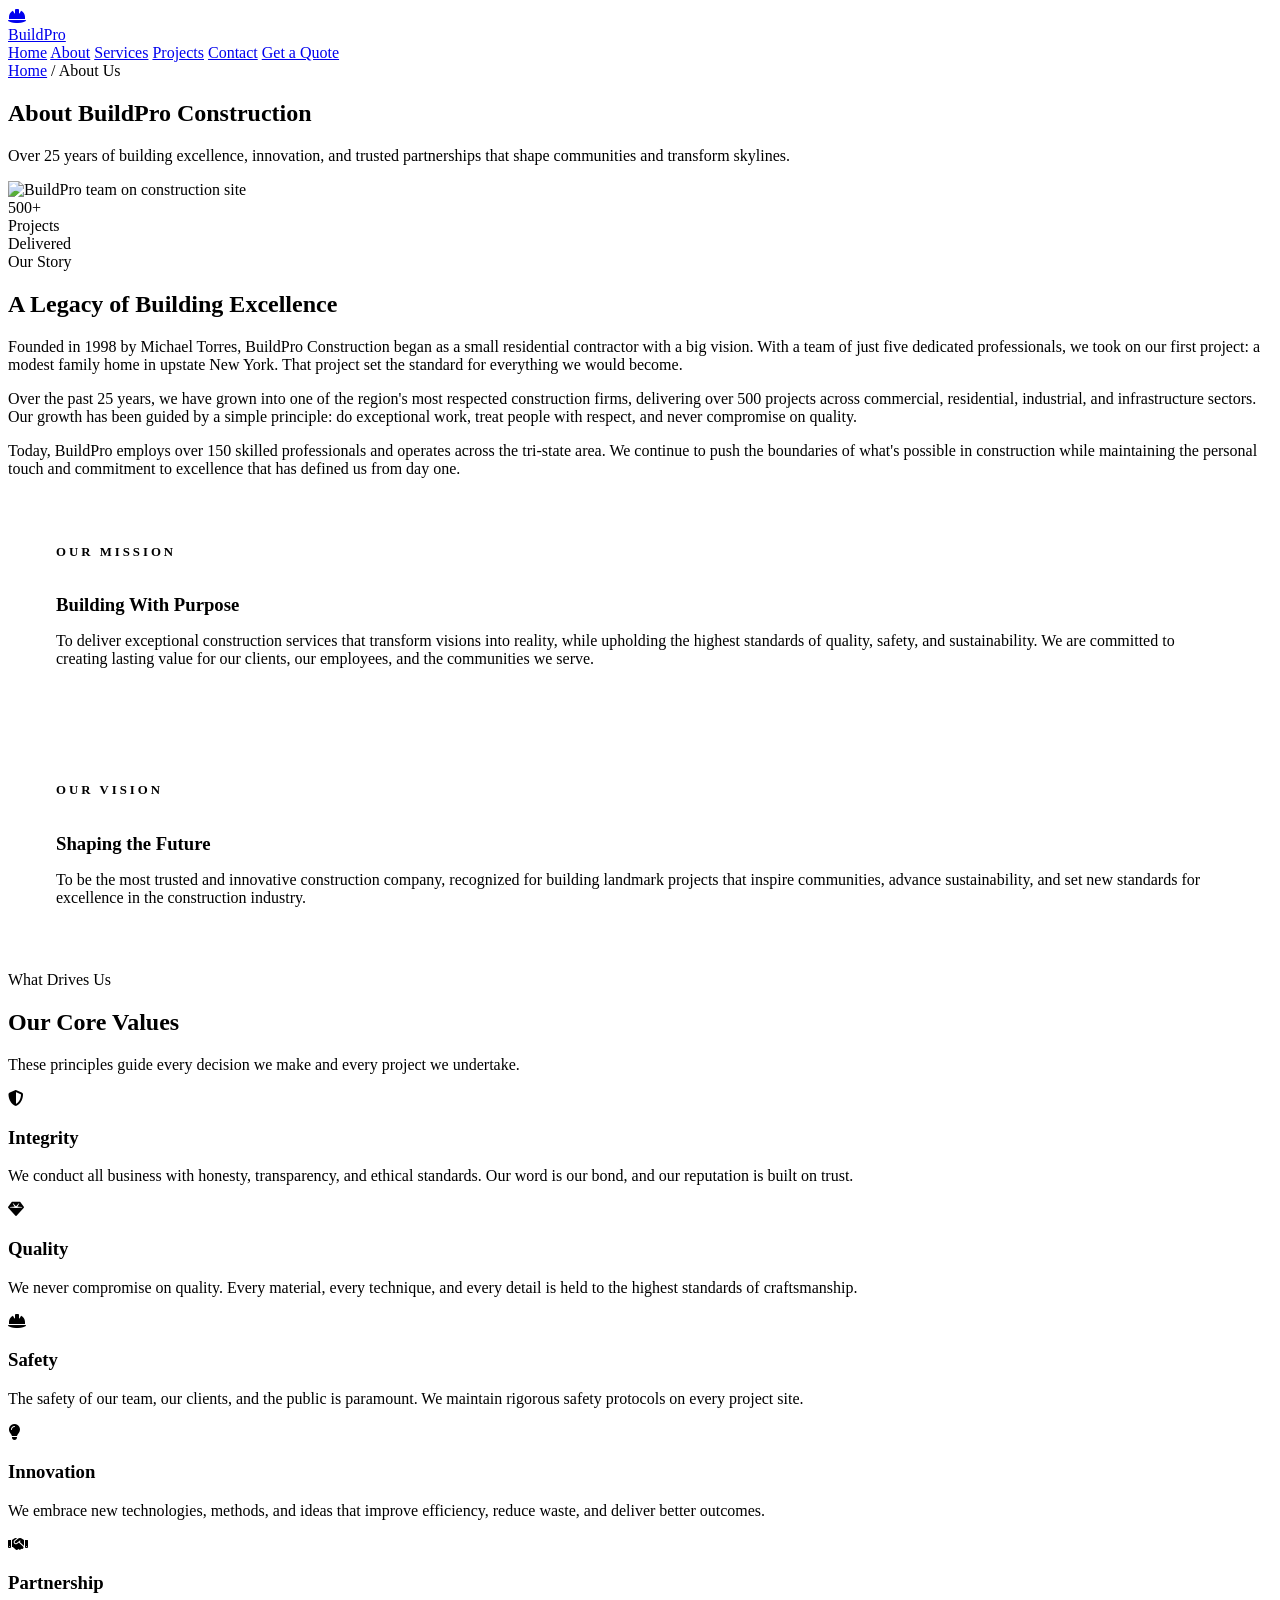
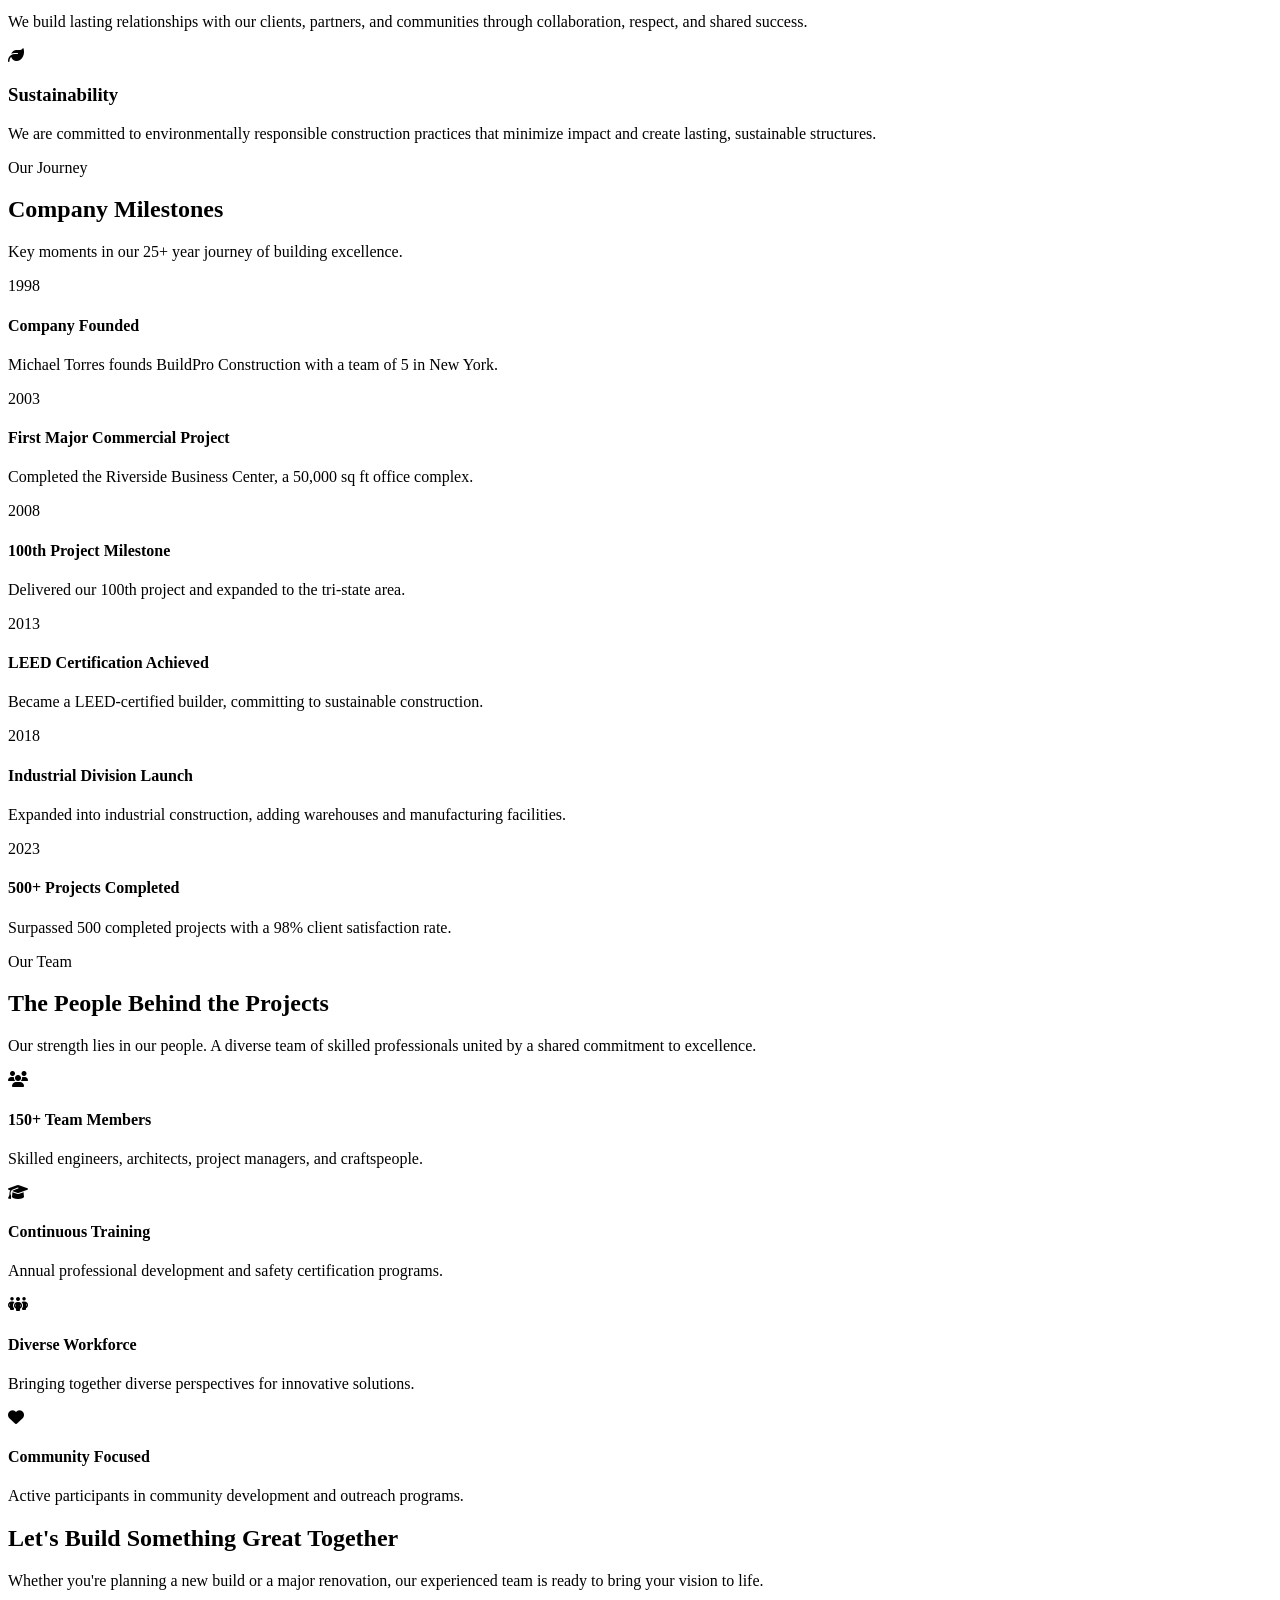
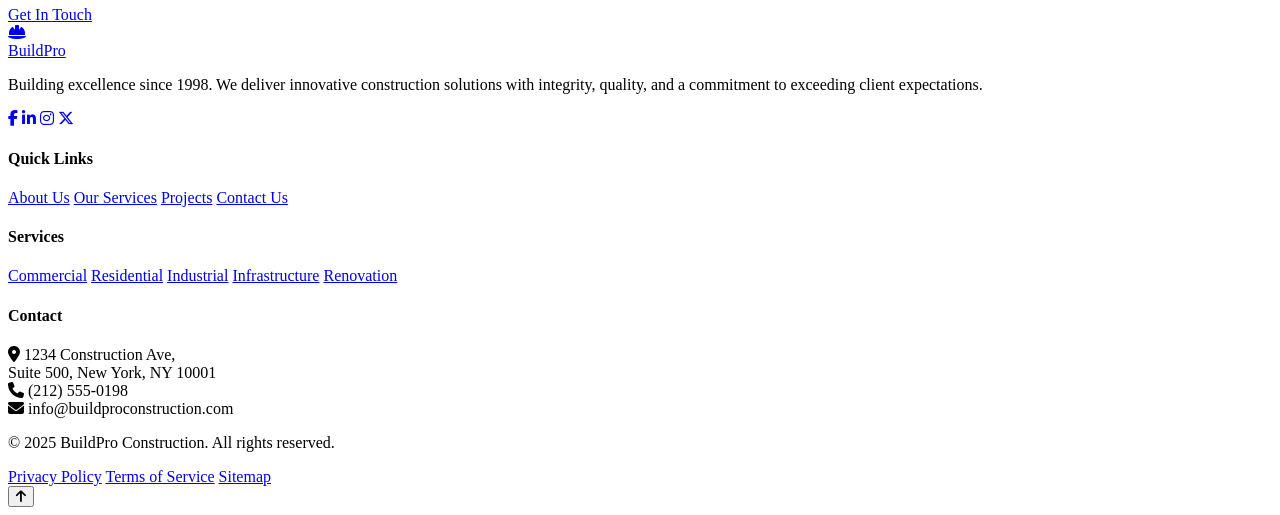
==== about.html @ 0a767611 "Create about.html" ====
<!DOCTYPE html>
<html lang="en">
<head>
    <meta charset="UTF-8">
    <meta name="viewport" content="width=device-width, initial-scale=1.0">
    <title>About Us | BuildPro Construction</title>
    <meta name="description" content="Learn about BuildPro Construction's history, mission, values, and the team behind 25+ years of construction excellence.">
    <link rel="preconnect" href="https://fonts.googleapis.com">
    <link rel="preconnect" href="https://fonts.gstatic.com" crossorigin>
    <link href="https://fonts.googleapis.com/css2?family=Inter:wght@400;600;700;800;900&family=Source+Serif+4:ital,wght@0,400;0,600;1,400&display=swap" rel="stylesheet">
    <link rel="stylesheet" href="https://cdnjs.cloudflare.com/ajax/libs/font-awesome/6.5.1/css/all.min.css">
    <link rel="stylesheet" href="css/styles.css">
</head>
<body>

    <!-- Header -->
    <header class="header scrolled" id="header">
        <div class="container">
            <a href="index.html" class="logo">
                <div class="logo-icon"><i class="fas fa-hard-hat"></i></div>
                BuildPro
            </a>
            <nav class="nav-links" id="navLinks">
                <a href="index.html">Home</a>
                <a href="about.html" class="active">About</a>
                <a href="services.html">Services</a>
                <a href="projects.html">Projects</a>
                <a href="contact.html">Contact</a>
                <a href="contact.html" class="nav-cta">Get a Quote</a>
            </nav>
            <div class="hamburger" id="hamburger">
                <span></span>
                <span></span>
                <span></span>
            </div>
        </div>
    </header>

    <!-- Page Hero -->
    <section class="page-hero">
        <div class="page-hero-bg" style="background-image: url('https://images.unsplash.com/photo-1503387762-592deb58ef4e?w=1920&q=80');"></div>
        <div class="container">
            <div class="breadcrumb">
                <a href="index.html">Home</a>
                <span>/</span>
                <span>About Us</span>
            </div>
            <h1>About BuildPro Construction</h1>
            <p>Over 25 years of building excellence, innovation, and trusted partnerships that shape communities and transform skylines.</p>
        </div>
    </section>

    <!-- Mission & Vision -->
    <section class="section about-full">
        <div class="container">
            <div class="about-mission-grid">
                <div class="fade-in-left">
                    <div class="about-image">
                        <img src="https://images.unsplash.com/photo-1581094794329-c8112a89af12?w=700&q=80" alt="BuildPro team on construction site">
                        <div class="about-badge">
                            <div class="number">500+</div>
                            <div class="text">Projects<br>Delivered</div>
                        </div>
                    </div>
                </div>
                <div class="about-content fade-in-right">
                    <span class="label">Our Story</span>
                    <h2>A Legacy of Building Excellence</h2>
                    <p>Founded in 1998 by Michael Torres, BuildPro Construction began as a small residential contractor with a big vision. With a team of just five dedicated professionals, we took on our first project: a modest family home in upstate New York. That project set the standard for everything we would become.</p>
                    <p>Over the past 25 years, we have grown into one of the region's most respected construction firms, delivering over 500 projects across commercial, residential, industrial, and infrastructure sectors. Our growth has been guided by a simple principle: do exceptional work, treat people with respect, and never compromise on quality.</p>
                    <p>Today, BuildPro employs over 150 skilled professionals and operates across the tri-state area. We continue to push the boundaries of what's possible in construction while maintaining the personal touch and commitment to excellence that has defined us from day one.</p>
                </div>
            </div>
        </div>
    </section>

    <!-- Mission & Vision Cards -->
    <section class="section" style="background: var(--gray-100);">
        <div class="container">
            <div class="about-mission-grid">
                <div class="fade-in-left" style="background: var(--white); padding: 3rem; border-radius: var(--radius-lg); box-shadow: var(--shadow-sm);">
                    <span class="label" style="display:inline-block; font-family:var(--font-sans); font-size:0.8rem; font-weight:700; letter-spacing:3px; text-transform:uppercase; color:var(--secondary); margin-bottom:1rem;">Our Mission</span>
                    <h3 style="margin-bottom:1rem;">Building With Purpose</h3>
                    <p style="color: var(--gray-600);">To deliver exceptional construction services that transform visions into reality, while upholding the highest standards of quality, safety, and sustainability. We are committed to creating lasting value for our clients, our employees, and the communities we serve.</p>
                </div>
                <div class="fade-in-right" style="background: var(--white); padding: 3rem; border-radius: var(--radius-lg); box-shadow: var(--shadow-sm);">
                    <span class="label" style="display:inline-block; font-family:var(--font-sans); font-size:0.8rem; font-weight:700; letter-spacing:3px; text-transform:uppercase; color:var(--secondary); margin-bottom:1rem;">Our Vision</span>
                    <h3 style="margin-bottom:1rem;">Shaping the Future</h3>
                    <p style="color: var(--gray-600);">To be the most trusted and innovative construction company, recognized for building landmark projects that inspire communities, advance sustainability, and set new standards for excellence in the construction industry.</p>
                </div>
            </div>
        </div>
    </section>

    <!-- Core Values -->
    <section class="section">
        <div class="container">
            <div class="section-header fade-in">
                <span class="label">What Drives Us</span>
                <h2>Our Core Values</h2>
                <p>These principles guide every decision we make and every project we undertake.</p>
            </div>
            <div class="values-grid">
                <div class="value-card fade-in">
                    <div class="value-icon"><i class="fas fa-shield-halved"></i></div>
                    <h3>Integrity</h3>
                    <p>We conduct all business with honesty, transparency, and ethical standards. Our word is our bond, and our reputation is built on trust.</p>
                </div>
                <div class="value-card fade-in">
                    <div class="value-icon"><i class="fas fa-gem"></i></div>
                    <h3>Quality</h3>
                    <p>We never compromise on quality. Every material, every technique, and every detail is held to the highest standards of craftsmanship.</p>
                </div>
                <div class="value-card fade-in">
                    <div class="value-icon"><i class="fas fa-helmet-safety"></i></div>
                    <h3>Safety</h3>
                    <p>The safety of our team, our clients, and the public is paramount. We maintain rigorous safety protocols on every project site.</p>
                </div>
                <div class="value-card fade-in">
                    <div class="value-icon"><i class="fas fa-lightbulb"></i></div>
                    <h3>Innovation</h3>
                    <p>We embrace new technologies, methods, and ideas that improve efficiency, reduce waste, and deliver better outcomes.</p>
                </div>
                <div class="value-card fade-in">
                    <div class="value-icon"><i class="fas fa-handshake"></i></div>
                    <h3>Partnership</h3>
                    <p>We build lasting relationships with our clients, partners, and communities through collaboration, respect, and shared success.</p>
                </div>
                <div class="value-card fade-in">
                    <div class="value-icon"><i class="fas fa-leaf"></i></div>
                    <h3>Sustainability</h3>
                    <p>We are committed to environmentally responsible construction practices that minimize impact and create lasting, sustainable structures.</p>
                </div>
            </div>
        </div>
    </section>

    <!-- Company Timeline -->
    <section class="section" style="background: var(--gray-100);">
        <div class="container">
            <div class="section-header fade-in">
                <span class="label">Our Journey</span>
                <h2>Company Milestones</h2>
                <p>Key moments in our 25+ year journey of building excellence.</p>
            </div>
            <div class="timeline">
                <div class="timeline-item fade-in">
                    <div class="timeline-content">
                        <div class="timeline-year">1998</div>
                        <h4>Company Founded</h4>
                        <p>Michael Torres founds BuildPro Construction with a team of 5 in New York.</p>
                    </div>
                </div>
                <div class="timeline-item fade-in">
                    <div class="timeline-content">
                        <div class="timeline-year">2003</div>
                        <h4>First Major Commercial Project</h4>
                        <p>Completed the Riverside Business Center, a 50,000 sq ft office complex.</p>
                    </div>
                </div>
                <div class="timeline-item fade-in">
                    <div class="timeline-content">
                        <div class="timeline-year">2008</div>
                        <h4>100th Project Milestone</h4>
                        <p>Delivered our 100th project and expanded to the tri-state area.</p>
                    </div>
                </div>
                <div class="timeline-item fade-in">
                    <div class="timeline-content">
                        <div class="timeline-year">2013</div>
                        <h4>LEED Certification Achieved</h4>
                        <p>Became a LEED-certified builder, committing to sustainable construction.</p>
                    </div>
                </div>
                <div class="timeline-item fade-in">
                    <div class="timeline-content">
                        <div class="timeline-year">2018</div>
                        <h4>Industrial Division Launch</h4>
                        <p>Expanded into industrial construction, adding warehouses and manufacturing facilities.</p>
                    </div>
                </div>
                <div class="timeline-item fade-in">
                    <div class="timeline-content">
                        <div class="timeline-year">2023</div>
                        <h4>500+ Projects Completed</h4>
                        <p>Surpassed 500 completed projects with a 98% client satisfaction rate.</p>
                    </div>
                </div>
            </div>
        </div>
    </section>

    <!-- Team Stats -->
    <section class="section">
        <div class="container">
            <div class="section-header fade-in">
                <span class="label">Our Team</span>
                <h2>The People Behind the Projects</h2>
                <p>Our strength lies in our people. A diverse team of skilled professionals united by a shared commitment to excellence.</p>
            </div>
            <div class="awards-grid">
                <div class="award-card fade-in">
                    <div class="award-icon"><i class="fas fa-users"></i></div>
                    <h4>150+ Team Members</h4>
                    <p>Skilled engineers, architects, project managers, and craftspeople.</p>
                </div>
                <div class="award-card fade-in">
                    <div class="award-icon"><i class="fas fa-graduation-cap"></i></div>
                    <h4>Continuous Training</h4>
                    <p>Annual professional development and safety certification programs.</p>
                </div>
                <div class="award-card fade-in">
                    <div class="award-icon"><i class="fas fa-people-group"></i></div>
                    <h4>Diverse Workforce</h4>
                    <p>Bringing together diverse perspectives for innovative solutions.</p>
                </div>
                <div class="award-card fade-in">
                    <div class="award-icon"><i class="fas fa-heart"></i></div>
                    <h4>Community Focused</h4>
                    <p>Active participants in community development and outreach programs.</p>
                </div>
            </div>
        </div>
    </section>

    <!-- CTA -->
    <section class="cta-banner">
        <div class="container">
            <h2>Let's Build Something Great Together</h2>
            <p>Whether you're planning a new build or a major renovation, our experienced team is ready to bring your vision to life.</p>
            <a href="contact.html" class="btn btn-primary btn-arrow">Get In Touch</a>
        </div>
    </section>

    <!-- Footer -->
    <footer class="footer">
        <div class="container">
            <div class="footer-grid">
                <div class="footer-brand">
                    <a href="index.html" class="logo">
                        <div class="logo-icon"><i class="fas fa-hard-hat"></i></div>
                        BuildPro
                    </a>
                    <p>Building excellence since 1998. We deliver innovative construction solutions with integrity, quality, and a commitment to exceeding client expectations.</p>
                    <div class="contact-socials">
                        <a href="#" class="contact-social-link" aria-label="Facebook"><i class="fab fa-facebook-f"></i></a>
                        <a href="#" class="contact-social-link" aria-label="LinkedIn"><i class="fab fa-linkedin-in"></i></a>
                        <a href="#" class="contact-social-link" aria-label="Instagram"><i class="fab fa-instagram"></i></a>
                        <a href="#" class="contact-social-link" aria-label="Twitter"><i class="fab fa-x-twitter"></i></a>
                    </div>
                </div>
                <div class="footer-column">
                    <h4>Quick Links</h4>
                    <div class="footer-links">
                        <a href="about.html">About Us</a>
                        <a href="services.html">Our Services</a>
                        <a href="projects.html">Projects</a>
                        <a href="contact.html">Contact Us</a>
                    </div>
                </div>
                <div class="footer-column">
                    <h4>Services</h4>
                    <div class="footer-links">
                        <a href="services.html">Commercial</a>
                        <a href="services.html">Residential</a>
                        <a href="services.html">Industrial</a>
                        <a href="services.html">Infrastructure</a>
                        <a href="services.html">Renovation</a>
                    </div>
                </div>
                <div class="footer-column">
                    <h4>Contact</h4>
                    <div class="footer-contact-item">
                        <span class="icon"><i class="fas fa-location-dot"></i></span>
                        <span>1234 Construction Ave,<br>Suite 500, New York, NY 10001</span>
                    </div>
                    <div class="footer-contact-item">
                        <span class="icon"><i class="fas fa-phone"></i></span>
                        <span>(212) 555-0198</span>
                    </div>
                    <div class="footer-contact-item">
                        <span class="icon"><i class="fas fa-envelope"></i></span>
                        <span>info@buildproconstruction.com</span>
                    </div>
                </div>
            </div>
        </div>
        <div class="footer-bottom">
            <div class="container">
                <p>&copy; 2025 BuildPro Construction. All rights reserved.</p>
                <div class="footer-bottom-links">
                    <a href="#">Privacy Policy</a>
                    <a href="#">Terms of Service</a>
                    <a href="#">Sitemap</a>
                </div>
            </div>
        </div>
    </footer>

    <button class="back-to-top" id="backToTop" aria-label="Back to top">
        <i class="fas fa-arrow-up"></i>
    </button>

    <script src="js/main.js"></script>
</body>
</html>
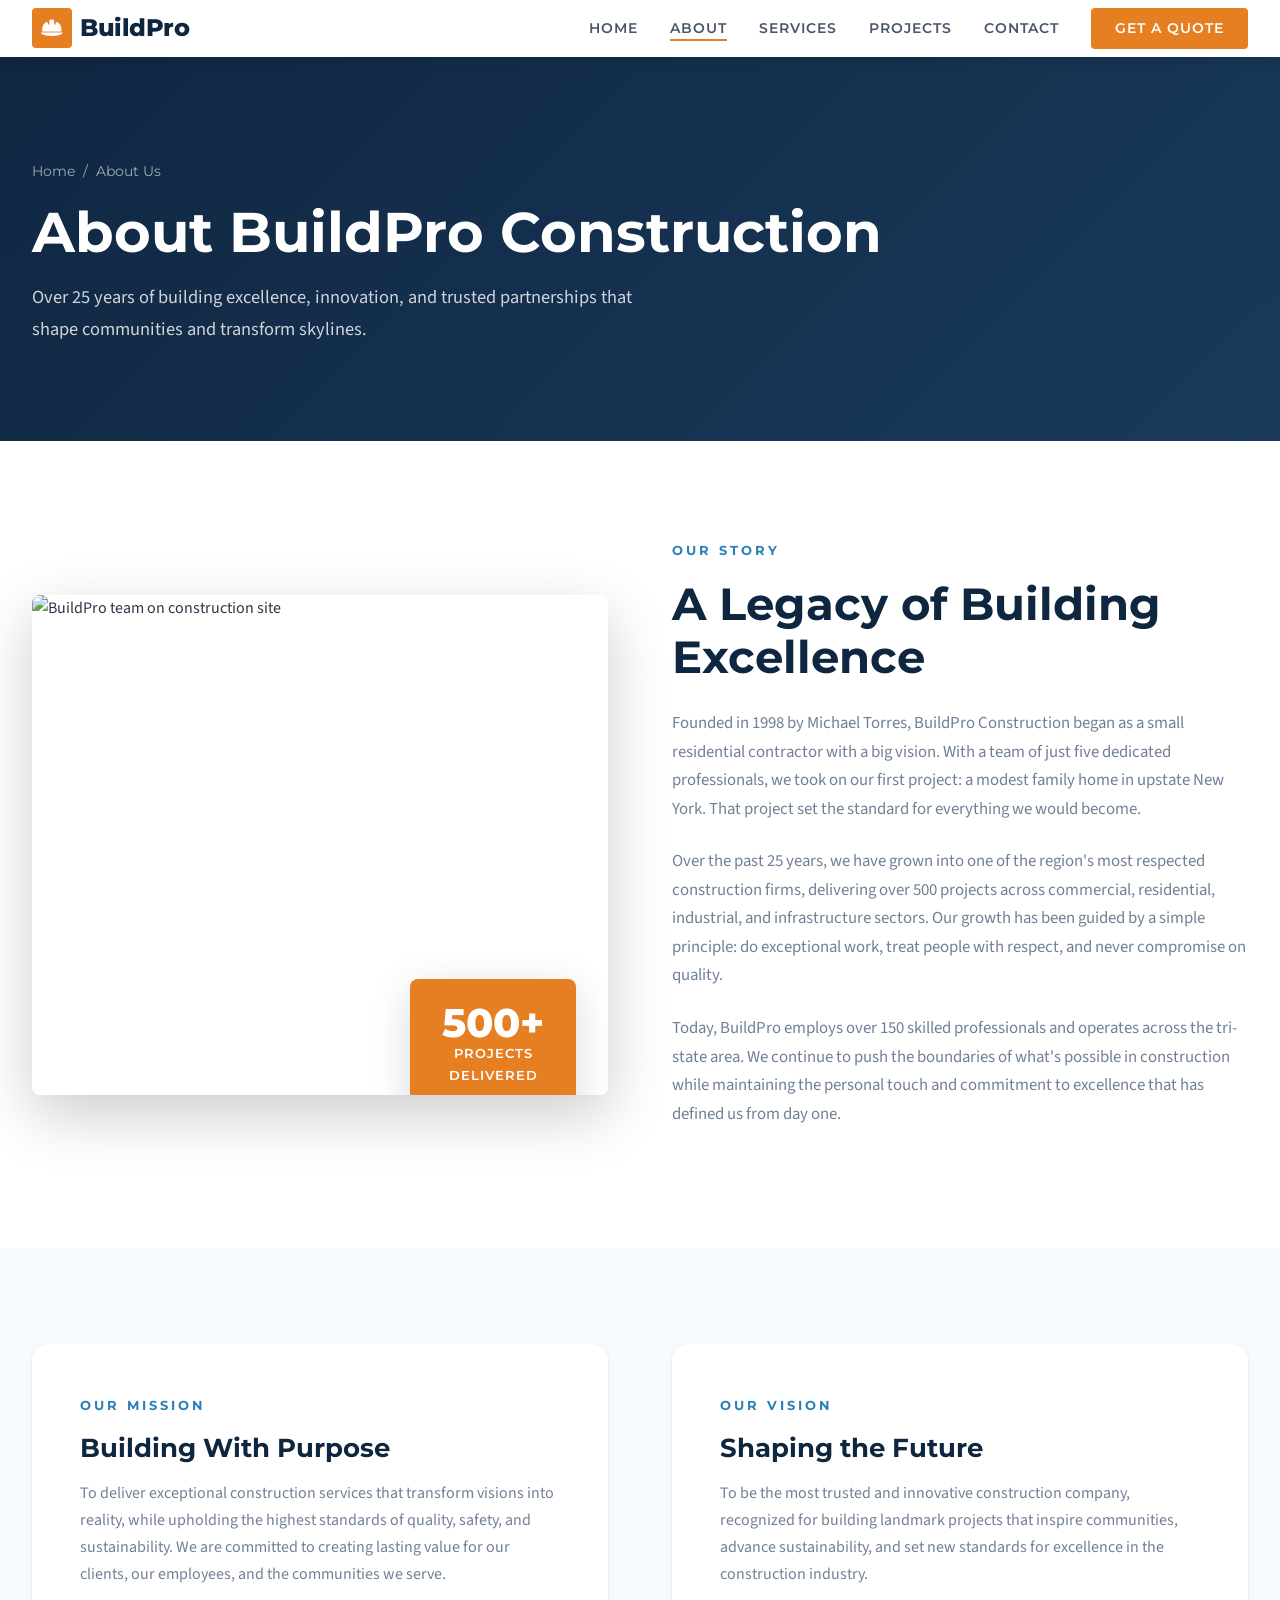
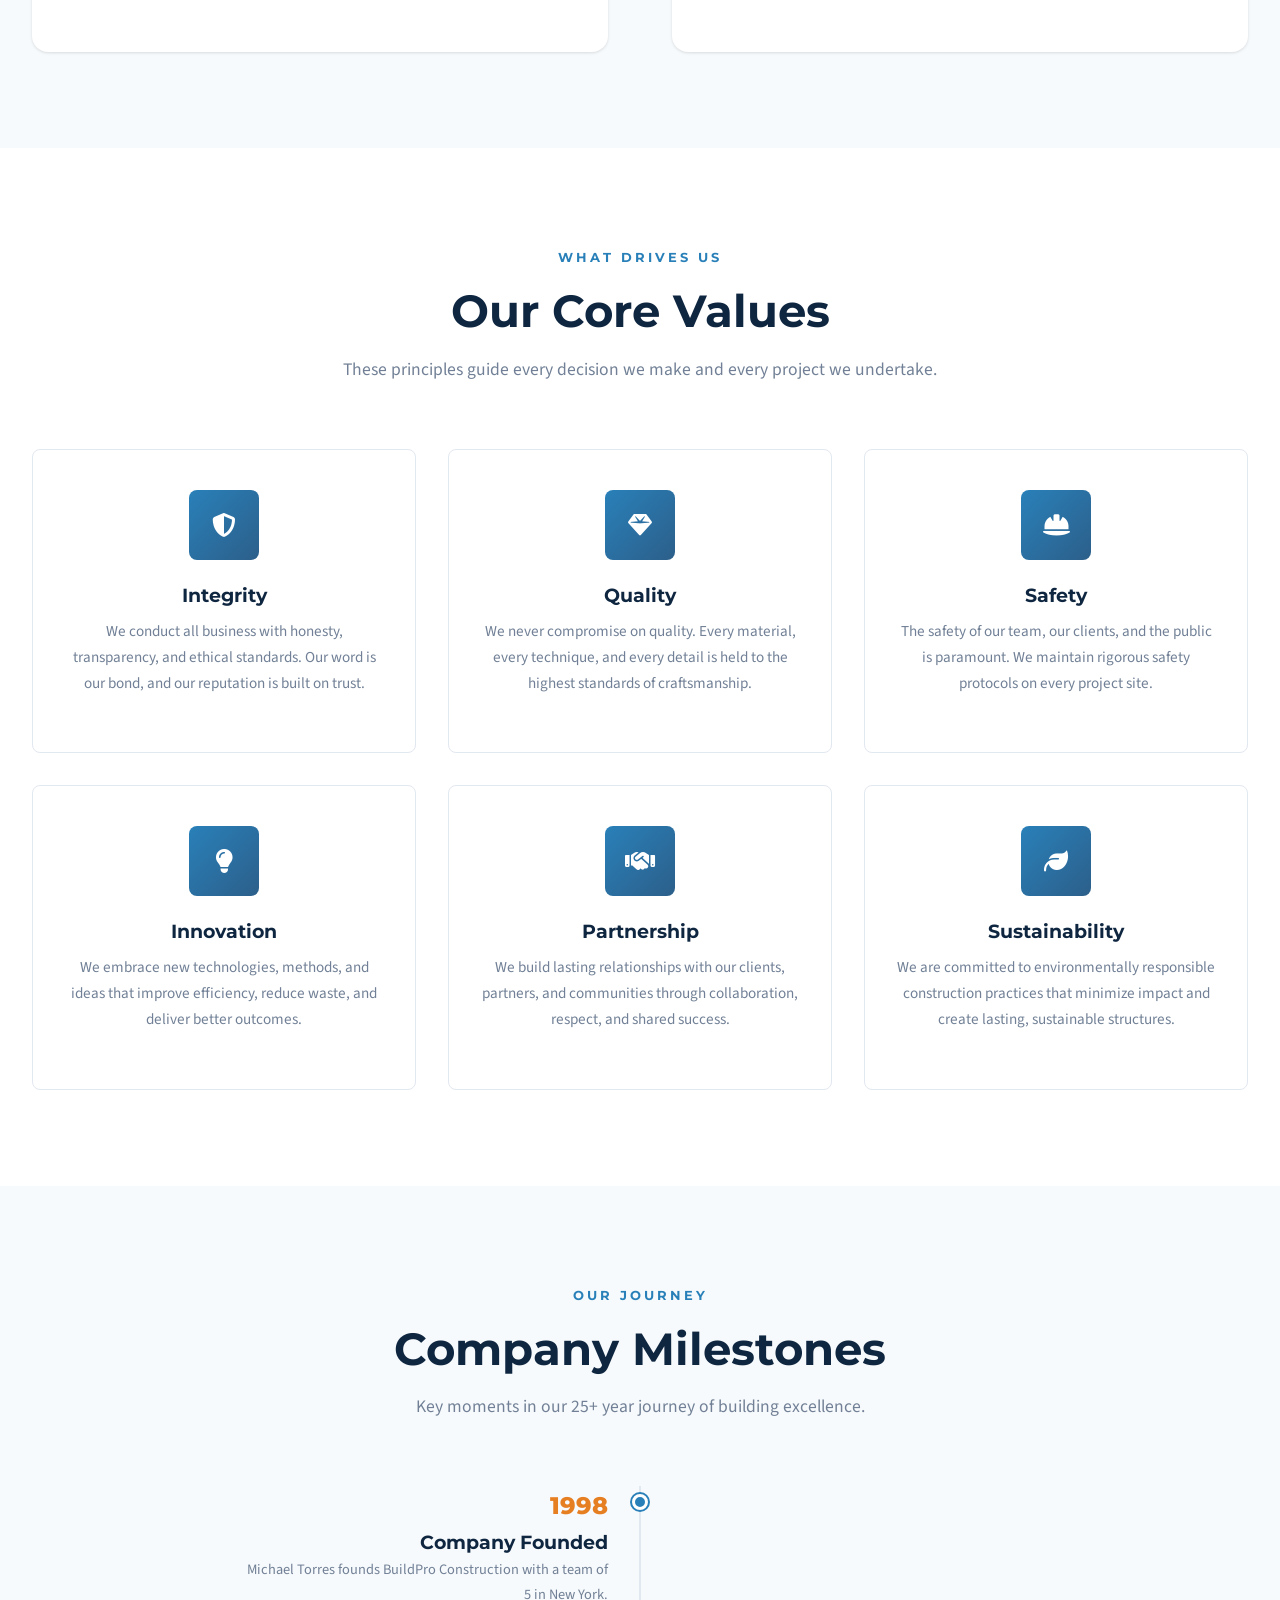
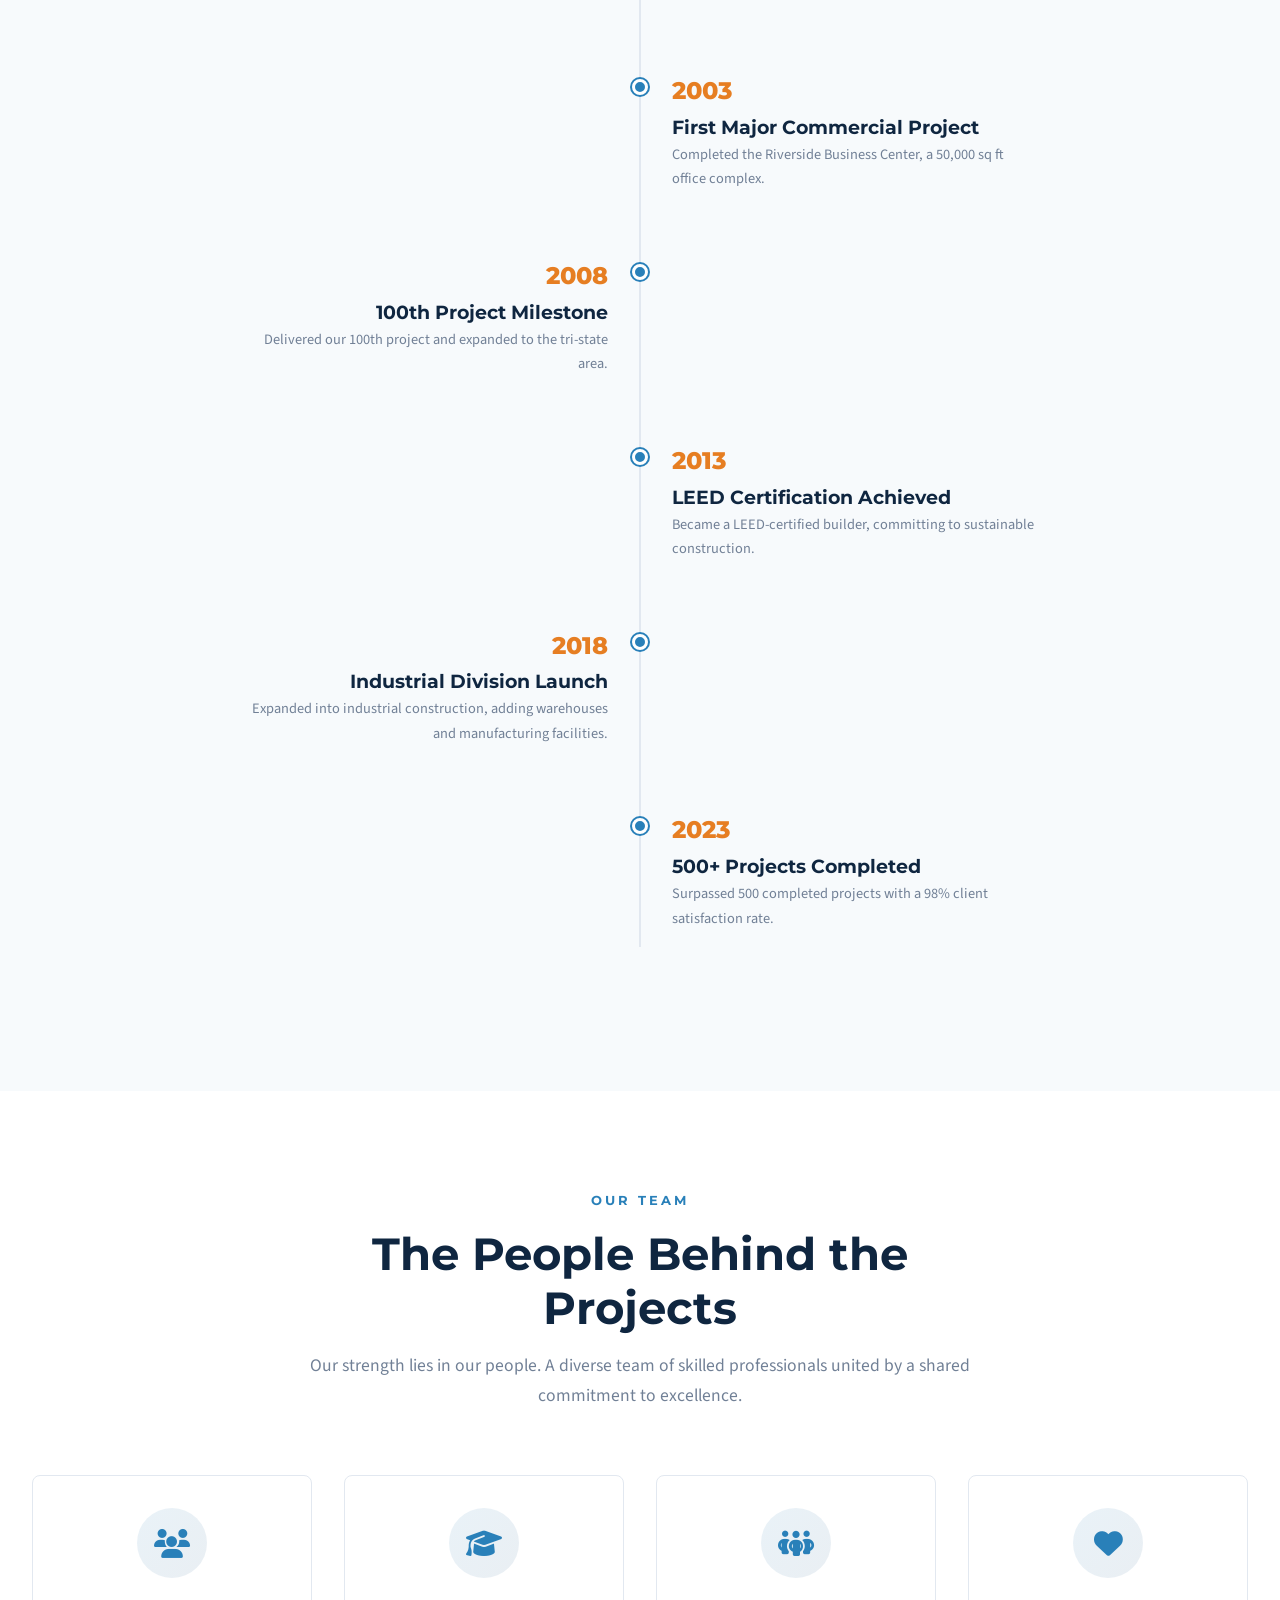
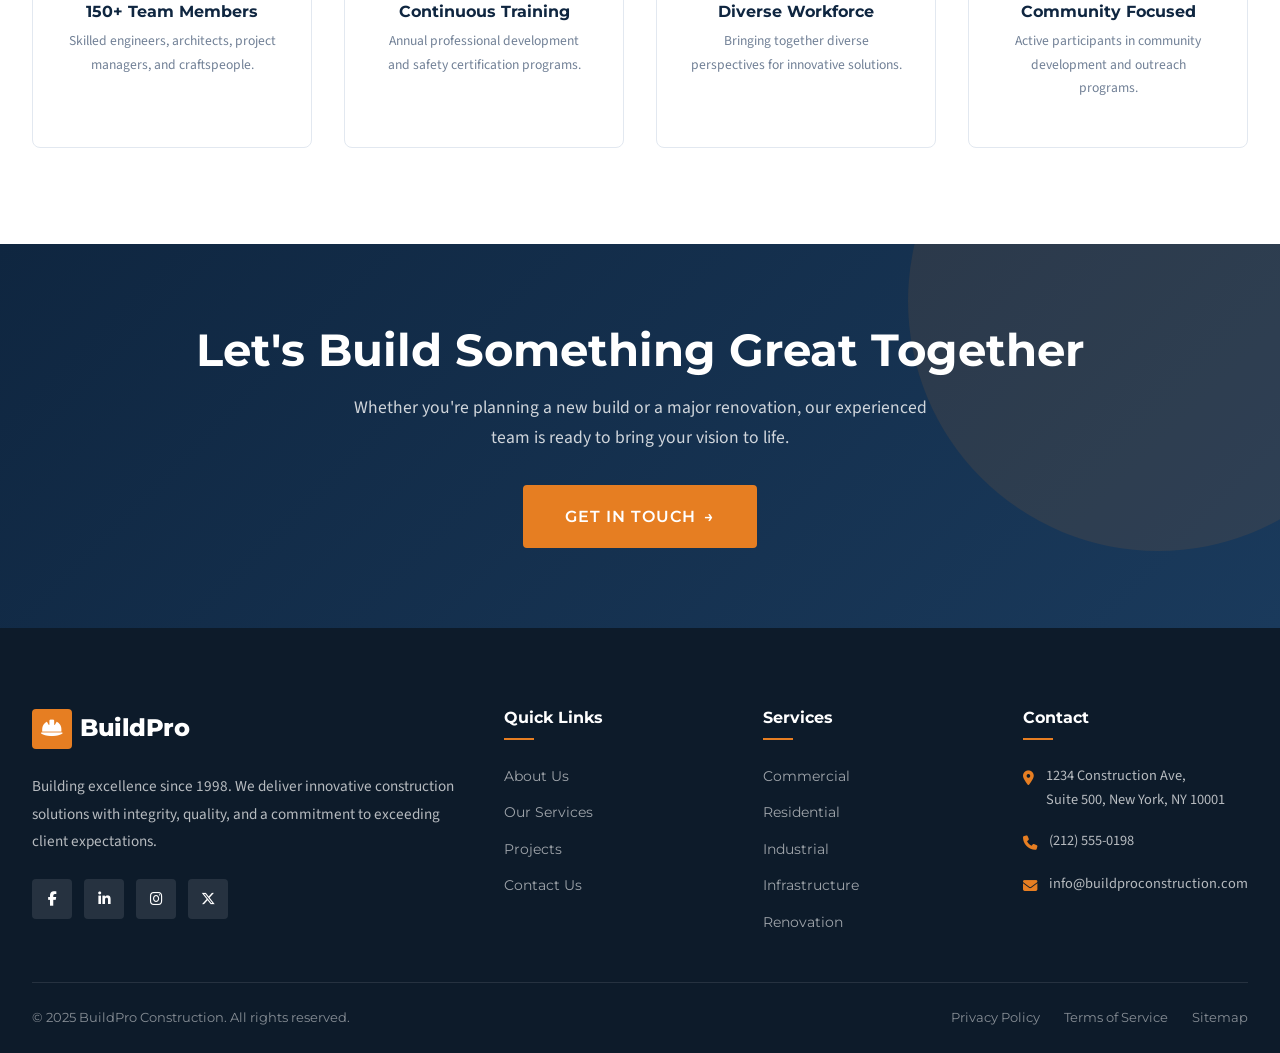
==== commit dccb95e8: "recent changes" ====
--- a/about.html
+++ b/about.html
@@ -1,306 +1,469 @@
-<!DOCTYPE html>
+<!doctype html>
 <html lang="en">
-<head>
-    <meta charset="UTF-8">
-    <meta name="viewport" content="width=device-width, initial-scale=1.0">
+  <head>
+    <meta charset="UTF-8" />
+    <meta name="viewport" content="width=device-width, initial-scale=1.0" />
     <title>About Us | BuildPro Construction</title>
-    <meta name="description" content="Learn about BuildPro Construction's history, mission, values, and the team behind 25+ years of construction excellence.">
-    <link rel="preconnect" href="https://fonts.googleapis.com">
-    <link rel="preconnect" href="https://fonts.gstatic.com" crossorigin>
-    <link href="https://fonts.googleapis.com/css2?family=Inter:wght@400;600;700;800;900&family=Source+Serif+4:ital,wght@0,400;0,600;1,400&display=swap" rel="stylesheet">
-    <link rel="stylesheet" href="https://cdnjs.cloudflare.com/ajax/libs/font-awesome/6.5.1/css/all.min.css">
-    <link rel="stylesheet" href="css/styles.css">
-</head>
-<body>
-
+    <meta
+      name="description"
+      content="Learn about BuildPro Construction's history, mission, values, and the team behind 25+ years of construction excellence."
+    />
+    <link rel="preconnect" href="https://fonts.googleapis.com" />
+    <link rel="preconnect" href="https://fonts.gstatic.com" crossorigin />
+    <link
+      href="https://fonts.googleapis.com/css2?family=Montserrat:wght@400;600;700;800;900&family=Source+Sans+Pro:wght@300;400;600;700&display=swap"
+      rel="stylesheet"
+    />
+    <link
+      rel="stylesheet"
+      href="https://cdnjs.cloudflare.com/ajax/libs/font-awesome/6.5.1/css/all.min.css"
+    />
+    <link rel="stylesheet" href="css/style.css" />
+  </head>
+  <body>
     <!-- Header -->
     <header class="header scrolled" id="header">
-        <div class="container">
-            <a href="index.html" class="logo">
-                <div class="logo-icon"><i class="fas fa-hard-hat"></i></div>
-                BuildPro
-            </a>
-            <nav class="nav-links" id="navLinks">
-                <a href="index.html">Home</a>
-                <a href="about.html" class="active">About</a>
-                <a href="services.html">Services</a>
-                <a href="projects.html">Projects</a>
-                <a href="contact.html">Contact</a>
-                <a href="contact.html" class="nav-cta">Get a Quote</a>
-            </nav>
-            <div class="hamburger" id="hamburger">
-                <span></span>
-                <span></span>
-                <span></span>
-            </div>
-        </div>
+      <div class="container">
+        <a href="index.html" class="logo">
+          <div class="logo-icon"><i class="fas fa-hard-hat"></i></div>
+          BuildPro
+        </a>
+        <nav class="nav-links" id="navLinks">
+          <a href="index.html">Home</a>
+          <a href="about.html" class="active">About</a>
+          <a href="services.html">Services</a>
+          <a href="projects.html">Projects</a>
+          <a href="contact.html">Contact</a>
+          <a href="contact.html" class="nav-cta">Get a Quote</a>
+        </nav>
+        <div class="hamburger" id="hamburger">
+          <span></span>
+          <span></span>
+          <span></span>
+        </div>
+      </div>
     </header>
 
     <!-- Page Hero -->
     <section class="page-hero">
-        <div class="page-hero-bg" style="background-image: url('https://images.unsplash.com/photo-1503387762-592deb58ef4e?w=1920&q=80');"></div>
-        <div class="container">
-            <div class="breadcrumb">
-                <a href="index.html">Home</a>
-                <span>/</span>
-                <span>About Us</span>
-            </div>
-            <h1>About BuildPro Construction</h1>
-            <p>Over 25 years of building excellence, innovation, and trusted partnerships that shape communities and transform skylines.</p>
-        </div>
+      <div
+        class="page-hero-bg"
+        style="
+          background-image: url(&quot;https://images.unsplash.com/photo-1503387762-592deb58ef4e?w=1920&q=80&quot;);
+        "
+      ></div>
+      <div class="container">
+        <div class="breadcrumb">
+          <a href="index.html">Home</a>
+          <span>/</span>
+          <span>About Us</span>
+        </div>
+        <h1>About BuildPro Construction</h1>
+        <p>
+          Over 25 years of building excellence, innovation, and trusted
+          partnerships that shape communities and transform skylines.
+        </p>
+      </div>
     </section>
 
     <!-- Mission & Vision -->
     <section class="section about-full">
-        <div class="container">
-            <div class="about-mission-grid">
-                <div class="fade-in-left">
-                    <div class="about-image">
-                        <img src="https://images.unsplash.com/photo-1581094794329-c8112a89af12?w=700&q=80" alt="BuildPro team on construction site">
-                        <div class="about-badge">
-                            <div class="number">500+</div>
-                            <div class="text">Projects<br>Delivered</div>
-                        </div>
-                    </div>
-                </div>
-                <div class="about-content fade-in-right">
-                    <span class="label">Our Story</span>
-                    <h2>A Legacy of Building Excellence</h2>
-                    <p>Founded in 1998 by Michael Torres, BuildPro Construction began as a small residential contractor with a big vision. With a team of just five dedicated professionals, we took on our first project: a modest family home in upstate New York. That project set the standard for everything we would become.</p>
-                    <p>Over the past 25 years, we have grown into one of the region's most respected construction firms, delivering over 500 projects across commercial, residential, industrial, and infrastructure sectors. Our growth has been guided by a simple principle: do exceptional work, treat people with respect, and never compromise on quality.</p>
-                    <p>Today, BuildPro employs over 150 skilled professionals and operates across the tri-state area. We continue to push the boundaries of what's possible in construction while maintaining the personal touch and commitment to excellence that has defined us from day one.</p>
-                </div>
-            </div>
-        </div>
+      <div class="container">
+        <div class="about-mission-grid">
+          <div class="fade-in-left">
+            <div class="about-image">
+              <img
+                src="https://images.unsplash.com/photo-1581094794329-c8112a89af12?w=700&q=80"
+                alt="BuildPro team on construction site"
+              />
+              <div class="about-badge">
+                <div class="number">500+</div>
+                <div class="text">Projects<br />Delivered</div>
+              </div>
+            </div>
+          </div>
+          <div class="about-content fade-in-right">
+            <span class="label">Our Story</span>
+            <h2>A Legacy of Building Excellence</h2>
+            <p>
+              Founded in 1998 by Michael Torres, BuildPro Construction began as
+              a small residential contractor with a big vision. With a team of
+              just five dedicated professionals, we took on our first project: a
+              modest family home in upstate New York. That project set the
+              standard for everything we would become.
+            </p>
+            <p>
+              Over the past 25 years, we have grown into one of the region's
+              most respected construction firms, delivering over 500 projects
+              across commercial, residential, industrial, and infrastructure
+              sectors. Our growth has been guided by a simple principle: do
+              exceptional work, treat people with respect, and never compromise
+              on quality.
+            </p>
+            <p>
+              Today, BuildPro employs over 150 skilled professionals and
+              operates across the tri-state area. We continue to push the
+              boundaries of what's possible in construction while maintaining
+              the personal touch and commitment to excellence that has defined
+              us from day one.
+            </p>
+          </div>
+        </div>
+      </div>
     </section>
 
     <!-- Mission & Vision Cards -->
-    <section class="section" style="background: var(--gray-100);">
-        <div class="container">
-            <div class="about-mission-grid">
-                <div class="fade-in-left" style="background: var(--white); padding: 3rem; border-radius: var(--radius-lg); box-shadow: var(--shadow-sm);">
-                    <span class="label" style="display:inline-block; font-family:var(--font-sans); font-size:0.8rem; font-weight:700; letter-spacing:3px; text-transform:uppercase; color:var(--secondary); margin-bottom:1rem;">Our Mission</span>
-                    <h3 style="margin-bottom:1rem;">Building With Purpose</h3>
-                    <p style="color: var(--gray-600);">To deliver exceptional construction services that transform visions into reality, while upholding the highest standards of quality, safety, and sustainability. We are committed to creating lasting value for our clients, our employees, and the communities we serve.</p>
-                </div>
-                <div class="fade-in-right" style="background: var(--white); padding: 3rem; border-radius: var(--radius-lg); box-shadow: var(--shadow-sm);">
-                    <span class="label" style="display:inline-block; font-family:var(--font-sans); font-size:0.8rem; font-weight:700; letter-spacing:3px; text-transform:uppercase; color:var(--secondary); margin-bottom:1rem;">Our Vision</span>
-                    <h3 style="margin-bottom:1rem;">Shaping the Future</h3>
-                    <p style="color: var(--gray-600);">To be the most trusted and innovative construction company, recognized for building landmark projects that inspire communities, advance sustainability, and set new standards for excellence in the construction industry.</p>
-                </div>
-            </div>
-        </div>
+    <section class="section" style="background: var(--gray-100)">
+      <div class="container">
+        <div class="about-mission-grid">
+          <div
+            class="fade-in-left"
+            style="
+              background: var(--white);
+              padding: 3rem;
+              border-radius: var(--radius-lg);
+              box-shadow: var(--shadow-sm);
+            "
+          >
+            <span
+              class="label"
+              style="
+                display: inline-block;
+                font-family: var(--font-sans);
+                font-size: 0.8rem;
+                font-weight: 700;
+                letter-spacing: 3px;
+                text-transform: uppercase;
+                color: var(--secondary);
+                margin-bottom: 1rem;
+              "
+              >Our Mission</span
+            >
+            <h3 style="margin-bottom: 1rem">Building With Purpose</h3>
+            <p style="color: var(--gray-600)">
+              To deliver exceptional construction services that transform
+              visions into reality, while upholding the highest standards of
+              quality, safety, and sustainability. We are committed to creating
+              lasting value for our clients, our employees, and the communities
+              we serve.
+            </p>
+          </div>
+          <div
+            class="fade-in-right"
+            style="
+              background: var(--white);
+              padding: 3rem;
+              border-radius: var(--radius-lg);
+              box-shadow: var(--shadow-sm);
+            "
+          >
+            <span
+              class="label"
+              style="
+                display: inline-block;
+                font-family: var(--font-sans);
+                font-size: 0.8rem;
+                font-weight: 700;
+                letter-spacing: 3px;
+                text-transform: uppercase;
+                color: var(--secondary);
+                margin-bottom: 1rem;
+              "
+              >Our Vision</span
+            >
+            <h3 style="margin-bottom: 1rem">Shaping the Future</h3>
+            <p style="color: var(--gray-600)">
+              To be the most trusted and innovative construction company,
+              recognized for building landmark projects that inspire
+              communities, advance sustainability, and set new standards for
+              excellence in the construction industry.
+            </p>
+          </div>
+        </div>
+      </div>
     </section>
 
     <!-- Core Values -->
     <section class="section">
-        <div class="container">
-            <div class="section-header fade-in">
-                <span class="label">What Drives Us</span>
-                <h2>Our Core Values</h2>
-                <p>These principles guide every decision we make and every project we undertake.</p>
-            </div>
-            <div class="values-grid">
-                <div class="value-card fade-in">
-                    <div class="value-icon"><i class="fas fa-shield-halved"></i></div>
-                    <h3>Integrity</h3>
-                    <p>We conduct all business with honesty, transparency, and ethical standards. Our word is our bond, and our reputation is built on trust.</p>
-                </div>
-                <div class="value-card fade-in">
-                    <div class="value-icon"><i class="fas fa-gem"></i></div>
-                    <h3>Quality</h3>
-                    <p>We never compromise on quality. Every material, every technique, and every detail is held to the highest standards of craftsmanship.</p>
-                </div>
-                <div class="value-card fade-in">
-                    <div class="value-icon"><i class="fas fa-helmet-safety"></i></div>
-                    <h3>Safety</h3>
-                    <p>The safety of our team, our clients, and the public is paramount. We maintain rigorous safety protocols on every project site.</p>
-                </div>
-                <div class="value-card fade-in">
-                    <div class="value-icon"><i class="fas fa-lightbulb"></i></div>
-                    <h3>Innovation</h3>
-                    <p>We embrace new technologies, methods, and ideas that improve efficiency, reduce waste, and deliver better outcomes.</p>
-                </div>
-                <div class="value-card fade-in">
-                    <div class="value-icon"><i class="fas fa-handshake"></i></div>
-                    <h3>Partnership</h3>
-                    <p>We build lasting relationships with our clients, partners, and communities through collaboration, respect, and shared success.</p>
-                </div>
-                <div class="value-card fade-in">
-                    <div class="value-icon"><i class="fas fa-leaf"></i></div>
-                    <h3>Sustainability</h3>
-                    <p>We are committed to environmentally responsible construction practices that minimize impact and create lasting, sustainable structures.</p>
-                </div>
-            </div>
-        </div>
+      <div class="container">
+        <div class="section-header fade-in">
+          <span class="label">What Drives Us</span>
+          <h2>Our Core Values</h2>
+          <p>
+            These principles guide every decision we make and every project we
+            undertake.
+          </p>
+        </div>
+        <div class="values-grid">
+          <div class="value-card fade-in">
+            <div class="value-icon"><i class="fas fa-shield-halved"></i></div>
+            <h3>Integrity</h3>
+            <p>
+              We conduct all business with honesty, transparency, and ethical
+              standards. Our word is our bond, and our reputation is built on
+              trust.
+            </p>
+          </div>
+          <div class="value-card fade-in">
+            <div class="value-icon"><i class="fas fa-gem"></i></div>
+            <h3>Quality</h3>
+            <p>
+              We never compromise on quality. Every material, every technique,
+              and every detail is held to the highest standards of
+              craftsmanship.
+            </p>
+          </div>
+          <div class="value-card fade-in">
+            <div class="value-icon"><i class="fas fa-helmet-safety"></i></div>
+            <h3>Safety</h3>
+            <p>
+              The safety of our team, our clients, and the public is paramount.
+              We maintain rigorous safety protocols on every project site.
+            </p>
+          </div>
+          <div class="value-card fade-in">
+            <div class="value-icon"><i class="fas fa-lightbulb"></i></div>
+            <h3>Innovation</h3>
+            <p>
+              We embrace new technologies, methods, and ideas that improve
+              efficiency, reduce waste, and deliver better outcomes.
+            </p>
+          </div>
+          <div class="value-card fade-in">
+            <div class="value-icon"><i class="fas fa-handshake"></i></div>
+            <h3>Partnership</h3>
+            <p>
+              We build lasting relationships with our clients, partners, and
+              communities through collaboration, respect, and shared success.
+            </p>
+          </div>
+          <div class="value-card fade-in">
+            <div class="value-icon"><i class="fas fa-leaf"></i></div>
+            <h3>Sustainability</h3>
+            <p>
+              We are committed to environmentally responsible construction
+              practices that minimize impact and create lasting, sustainable
+              structures.
+            </p>
+          </div>
+        </div>
+      </div>
     </section>
 
     <!-- Company Timeline -->
-    <section class="section" style="background: var(--gray-100);">
-        <div class="container">
-            <div class="section-header fade-in">
-                <span class="label">Our Journey</span>
-                <h2>Company Milestones</h2>
-                <p>Key moments in our 25+ year journey of building excellence.</p>
-            </div>
-            <div class="timeline">
-                <div class="timeline-item fade-in">
-                    <div class="timeline-content">
-                        <div class="timeline-year">1998</div>
-                        <h4>Company Founded</h4>
-                        <p>Michael Torres founds BuildPro Construction with a team of 5 in New York.</p>
-                    </div>
-                </div>
-                <div class="timeline-item fade-in">
-                    <div class="timeline-content">
-                        <div class="timeline-year">2003</div>
-                        <h4>First Major Commercial Project</h4>
-                        <p>Completed the Riverside Business Center, a 50,000 sq ft office complex.</p>
-                    </div>
-                </div>
-                <div class="timeline-item fade-in">
-                    <div class="timeline-content">
-                        <div class="timeline-year">2008</div>
-                        <h4>100th Project Milestone</h4>
-                        <p>Delivered our 100th project and expanded to the tri-state area.</p>
-                    </div>
-                </div>
-                <div class="timeline-item fade-in">
-                    <div class="timeline-content">
-                        <div class="timeline-year">2013</div>
-                        <h4>LEED Certification Achieved</h4>
-                        <p>Became a LEED-certified builder, committing to sustainable construction.</p>
-                    </div>
-                </div>
-                <div class="timeline-item fade-in">
-                    <div class="timeline-content">
-                        <div class="timeline-year">2018</div>
-                        <h4>Industrial Division Launch</h4>
-                        <p>Expanded into industrial construction, adding warehouses and manufacturing facilities.</p>
-                    </div>
-                </div>
-                <div class="timeline-item fade-in">
-                    <div class="timeline-content">
-                        <div class="timeline-year">2023</div>
-                        <h4>500+ Projects Completed</h4>
-                        <p>Surpassed 500 completed projects with a 98% client satisfaction rate.</p>
-                    </div>
-                </div>
-            </div>
-        </div>
+    <section class="section" style="background: var(--gray-100)">
+      <div class="container">
+        <div class="section-header fade-in">
+          <span class="label">Our Journey</span>
+          <h2>Company Milestones</h2>
+          <p>Key moments in our 25+ year journey of building excellence.</p>
+        </div>
+        <div class="timeline">
+          <div class="timeline-item fade-in">
+            <div class="timeline-content">
+              <div class="timeline-year">1998</div>
+              <h4>Company Founded</h4>
+              <p>
+                Michael Torres founds BuildPro Construction with a team of 5 in
+                New York.
+              </p>
+            </div>
+          </div>
+          <div class="timeline-item fade-in">
+            <div class="timeline-content">
+              <div class="timeline-year">2003</div>
+              <h4>First Major Commercial Project</h4>
+              <p>
+                Completed the Riverside Business Center, a 50,000 sq ft office
+                complex.
+              </p>
+            </div>
+          </div>
+          <div class="timeline-item fade-in">
+            <div class="timeline-content">
+              <div class="timeline-year">2008</div>
+              <h4>100th Project Milestone</h4>
+              <p>
+                Delivered our 100th project and expanded to the tri-state area.
+              </p>
+            </div>
+          </div>
+          <div class="timeline-item fade-in">
+            <div class="timeline-content">
+              <div class="timeline-year">2013</div>
+              <h4>LEED Certification Achieved</h4>
+              <p>
+                Became a LEED-certified builder, committing to sustainable
+                construction.
+              </p>
+            </div>
+          </div>
+          <div class="timeline-item fade-in">
+            <div class="timeline-content">
+              <div class="timeline-year">2018</div>
+              <h4>Industrial Division Launch</h4>
+              <p>
+                Expanded into industrial construction, adding warehouses and
+                manufacturing facilities.
+              </p>
+            </div>
+          </div>
+          <div class="timeline-item fade-in">
+            <div class="timeline-content">
+              <div class="timeline-year">2023</div>
+              <h4>500+ Projects Completed</h4>
+              <p>
+                Surpassed 500 completed projects with a 98% client satisfaction
+                rate.
+              </p>
+            </div>
+          </div>
+        </div>
+      </div>
     </section>
 
     <!-- Team Stats -->
     <section class="section">
-        <div class="container">
-            <div class="section-header fade-in">
-                <span class="label">Our Team</span>
-                <h2>The People Behind the Projects</h2>
-                <p>Our strength lies in our people. A diverse team of skilled professionals united by a shared commitment to excellence.</p>
-            </div>
-            <div class="awards-grid">
-                <div class="award-card fade-in">
-                    <div class="award-icon"><i class="fas fa-users"></i></div>
-                    <h4>150+ Team Members</h4>
-                    <p>Skilled engineers, architects, project managers, and craftspeople.</p>
-                </div>
-                <div class="award-card fade-in">
-                    <div class="award-icon"><i class="fas fa-graduation-cap"></i></div>
-                    <h4>Continuous Training</h4>
-                    <p>Annual professional development and safety certification programs.</p>
-                </div>
-                <div class="award-card fade-in">
-                    <div class="award-icon"><i class="fas fa-people-group"></i></div>
-                    <h4>Diverse Workforce</h4>
-                    <p>Bringing together diverse perspectives for innovative solutions.</p>
-                </div>
-                <div class="award-card fade-in">
-                    <div class="award-icon"><i class="fas fa-heart"></i></div>
-                    <h4>Community Focused</h4>
-                    <p>Active participants in community development and outreach programs.</p>
-                </div>
-            </div>
-        </div>
+      <div class="container">
+        <div class="section-header fade-in">
+          <span class="label">Our Team</span>
+          <h2>The People Behind the Projects</h2>
+          <p>
+            Our strength lies in our people. A diverse team of skilled
+            professionals united by a shared commitment to excellence.
+          </p>
+        </div>
+        <div class="awards-grid">
+          <div class="award-card fade-in">
+            <div class="award-icon"><i class="fas fa-users"></i></div>
+            <h4>150+ Team Members</h4>
+            <p>
+              Skilled engineers, architects, project managers, and craftspeople.
+            </p>
+          </div>
+          <div class="award-card fade-in">
+            <div class="award-icon"><i class="fas fa-graduation-cap"></i></div>
+            <h4>Continuous Training</h4>
+            <p>
+              Annual professional development and safety certification programs.
+            </p>
+          </div>
+          <div class="award-card fade-in">
+            <div class="award-icon"><i class="fas fa-people-group"></i></div>
+            <h4>Diverse Workforce</h4>
+            <p>
+              Bringing together diverse perspectives for innovative solutions.
+            </p>
+          </div>
+          <div class="award-card fade-in">
+            <div class="award-icon"><i class="fas fa-heart"></i></div>
+            <h4>Community Focused</h4>
+            <p>
+              Active participants in community development and outreach
+              programs.
+            </p>
+          </div>
+        </div>
+      </div>
     </section>
 
     <!-- CTA -->
     <section class="cta-banner">
-        <div class="container">
-            <h2>Let's Build Something Great Together</h2>
-            <p>Whether you're planning a new build or a major renovation, our experienced team is ready to bring your vision to life.</p>
-            <a href="contact.html" class="btn btn-primary btn-arrow">Get In Touch</a>
-        </div>
+      <div class="container">
+        <h2>Let's Build Something Great Together</h2>
+        <p>
+          Whether you're planning a new build or a major renovation, our
+          experienced team is ready to bring your vision to life.
+        </p>
+        <a href="contact.html" class="btn btn-primary btn-arrow"
+          >Get In Touch</a
+        >
+      </div>
     </section>
 
     <!-- Footer -->
     <footer class="footer">
+      <div class="container">
+        <div class="footer-grid">
+          <div class="footer-brand">
+            <a href="index.html" class="logo">
+              <div class="logo-icon"><i class="fas fa-hard-hat"></i></div>
+              BuildPro
+            </a>
+            <p>
+              Building excellence since 1998. We deliver innovative construction
+              solutions with integrity, quality, and a commitment to exceeding
+              client expectations.
+            </p>
+            <div class="contact-socials">
+              <a href="#" class="contact-social-link" aria-label="Facebook"
+                ><i class="fab fa-facebook-f"></i
+              ></a>
+              <a href="#" class="contact-social-link" aria-label="LinkedIn"
+                ><i class="fab fa-linkedin-in"></i
+              ></a>
+              <a href="#" class="contact-social-link" aria-label="Instagram"
+                ><i class="fab fa-instagram"></i
+              ></a>
+              <a href="#" class="contact-social-link" aria-label="Twitter"
+                ><i class="fab fa-x-twitter"></i
+              ></a>
+            </div>
+          </div>
+          <div class="footer-column">
+            <h4>Quick Links</h4>
+            <div class="footer-links">
+              <a href="about.html">About Us</a>
+              <a href="services.html">Our Services</a>
+              <a href="projects.html">Projects</a>
+              <a href="contact.html">Contact Us</a>
+            </div>
+          </div>
+          <div class="footer-column">
+            <h4>Services</h4>
+            <div class="footer-links">
+              <a href="services.html">Commercial</a>
+              <a href="services.html">Residential</a>
+              <a href="services.html">Industrial</a>
+              <a href="services.html">Infrastructure</a>
+              <a href="services.html">Renovation</a>
+            </div>
+          </div>
+          <div class="footer-column">
+            <h4>Contact</h4>
+            <div class="footer-contact-item">
+              <span class="icon"><i class="fas fa-location-dot"></i></span>
+              <span
+                >1234 Construction Ave,<br />Suite 500, New York, NY 10001</span
+              >
+            </div>
+            <div class="footer-contact-item">
+              <span class="icon"><i class="fas fa-phone"></i></span>
+              <span>(212) 555-0198</span>
+            </div>
+            <div class="footer-contact-item">
+              <span class="icon"><i class="fas fa-envelope"></i></span>
+              <span>info@buildproconstruction.com</span>
+            </div>
+          </div>
+        </div>
+      </div>
+      <div class="footer-bottom">
         <div class="container">
-            <div class="footer-grid">
-                <div class="footer-brand">
-                    <a href="index.html" class="logo">
-                        <div class="logo-icon"><i class="fas fa-hard-hat"></i></div>
-                        BuildPro
-                    </a>
-                    <p>Building excellence since 1998. We deliver innovative construction solutions with integrity, quality, and a commitment to exceeding client expectations.</p>
-                    <div class="contact-socials">
-                        <a href="#" class="contact-social-link" aria-label="Facebook"><i class="fab fa-facebook-f"></i></a>
-                        <a href="#" class="contact-social-link" aria-label="LinkedIn"><i class="fab fa-linkedin-in"></i></a>
-                        <a href="#" class="contact-social-link" aria-label="Instagram"><i class="fab fa-instagram"></i></a>
-                        <a href="#" class="contact-social-link" aria-label="Twitter"><i class="fab fa-x-twitter"></i></a>
-                    </div>
-                </div>
-                <div class="footer-column">
-                    <h4>Quick Links</h4>
-                    <div class="footer-links">
-                        <a href="about.html">About Us</a>
-                        <a href="services.html">Our Services</a>
-                        <a href="projects.html">Projects</a>
-                        <a href="contact.html">Contact Us</a>
-                    </div>
-                </div>
-                <div class="footer-column">
-                    <h4>Services</h4>
-                    <div class="footer-links">
-                        <a href="services.html">Commercial</a>
-                        <a href="services.html">Residential</a>
-                        <a href="services.html">Industrial</a>
-                        <a href="services.html">Infrastructure</a>
-                        <a href="services.html">Renovation</a>
-                    </div>
-                </div>
-                <div class="footer-column">
-                    <h4>Contact</h4>
-                    <div class="footer-contact-item">
-                        <span class="icon"><i class="fas fa-location-dot"></i></span>
-                        <span>1234 Construction Ave,<br>Suite 500, New York, NY 10001</span>
-                    </div>
-                    <div class="footer-contact-item">
-                        <span class="icon"><i class="fas fa-phone"></i></span>
-                        <span>(212) 555-0198</span>
-                    </div>
-                    <div class="footer-contact-item">
-                        <span class="icon"><i class="fas fa-envelope"></i></span>
-                        <span>info@buildproconstruction.com</span>
-                    </div>
-                </div>
-            </div>
-        </div>
-        <div class="footer-bottom">
-            <div class="container">
-                <p>&copy; 2025 BuildPro Construction. All rights reserved.</p>
-                <div class="footer-bottom-links">
-                    <a href="#">Privacy Policy</a>
-                    <a href="#">Terms of Service</a>
-                    <a href="#">Sitemap</a>
-                </div>
-            </div>
-        </div>
+          <p>&copy; 2025 BuildPro Construction. All rights reserved.</p>
+          <div class="footer-bottom-links">
+            <a href="#">Privacy Policy</a>
+            <a href="#">Terms of Service</a>
+            <a href="#">Sitemap</a>
+          </div>
+        </div>
+      </div>
     </footer>
 
     <button class="back-to-top" id="backToTop" aria-label="Back to top">
-        <i class="fas fa-arrow-up"></i>
+      <i class="fas fa-arrow-up"></i>
     </button>
 
     <script src="js/main.js"></script>
-</body>
+  </body>
 </html>
--- a/css/style.css
+++ b/css/style.css
@@ -0,0 +1,1886 @@
+:root {
+    --primary: #1a3a5c;
+    --primary-dark: #0f2640;
+    --primary-light: #2c5f8a;
+    --secondary: #2980b9;
+    --accent: #e67e22;
+    --accent-hover: #d35400;
+    --dark: #0d1b2a;
+    --gray-900: #1b2838;
+    --gray-800: #2d3748;
+    --gray-700: #4a5568;
+    --gray-600: #718096;
+    --gray-500: #a0aec0;
+    --gray-400: #cbd5e0;
+    --gray-300: #e2e8f0;
+    --gray-200: #edf2f7;
+    --gray-100: #f7fafc;
+    --white: #ffffff;
+    --font-heading: 'Montserrat', 'Segoe UI', sans-serif;
+    --font-body: 'Source Sans Pro', 'Helvetica Neue', 'Arial', sans-serif;
+    --font-sans: 'Montserrat', 'Segoe UI', sans-serif;
+    --shadow-sm: 0 1px 3px rgba(0,0,0,0.12);
+    --shadow-md: 0 4px 12px rgba(0,0,0,0.1);
+    --shadow-lg: 0 10px 40px rgba(0,0,0,0.15);
+    --shadow-xl: 0 20px 60px rgba(0,0,0,0.2);
+    --radius-sm: 4px;
+    --radius-md: 8px;
+    --radius-lg: 16px;
+    --transition: all 0.3s ease;
+    --max-width: 1280px;
+}
+
+*, *::before, *::after {
+    margin: 0;
+    padding: 0;
+    box-sizing: border-box;
+}
+
+html {
+    scroll-behavior: smooth;
+    font-size: 16px;
+}
+
+body {
+    font-family: var(--font-body);
+    color: var(--gray-800);
+    line-height: 1.7;
+    background: var(--white);
+    overflow-x: hidden;
+}
+
+h1, h2, h3, h4, h5, h6 {
+    font-family: var(--font-heading);
+    font-weight: 700;
+    line-height: 1.2;
+    color: var(--primary-dark);
+}
+
+h1 { font-size: clamp(2.2rem, 5vw, 3.5rem); }
+h2 { font-size: clamp(1.8rem, 4vw, 2.8rem); }
+h3 { font-size: clamp(1.3rem, 2.5vw, 1.6rem); }
+h4 { font-size: 1.2rem; }
+
+p { margin-bottom: 1rem; }
+
+a {
+    text-decoration: none;
+    color: var(--secondary);
+    transition: var(--transition);
+}
+
+a:hover { color: var(--accent); }
+
+img {
+    max-width: 100%;
+    height: auto;
+    display: block;
+}
+
+ul { list-style: none; }
+
+.container {
+    width: 100%;
+    max-width: var(--max-width);
+    margin: 0 auto;
+    padding: 0 2rem;
+}
+
+.section {
+    padding: 6rem 0;
+}
+
+.section-header {
+    text-align: center;
+    max-width: 700px;
+    margin: 0 auto 4rem;
+}
+
+.section-header .label {
+    display: inline-block;
+    font-family: var(--font-sans);
+    font-size: 0.8rem;
+    font-weight: 700;
+    letter-spacing: 3px;
+    text-transform: uppercase;
+    color: var(--secondary);
+    margin-bottom: 1rem;
+}
+
+.section-header h2 {
+    margin-bottom: 1rem;
+}
+
+.section-header p {
+    color: var(--gray-600);
+    font-size: 1.1rem;
+}
+
+.btn {
+    display: inline-flex;
+    align-items: center;
+    gap: 0.5rem;
+    font-family: var(--font-sans);
+    font-size: 0.95rem;
+    font-weight: 600;
+    padding: 0.9rem 2rem;
+    border: 2px solid transparent;
+    border-radius: var(--radius-sm);
+    cursor: pointer;
+    transition: var(--transition);
+    text-transform: uppercase;
+    letter-spacing: 1px;
+}
+
+.btn-primary {
+    background: var(--accent);
+    color: var(--white);
+    border-color: var(--accent);
+}
+
+.btn-primary:hover {
+    background: var(--accent-hover);
+    border-color: var(--accent-hover);
+    color: var(--white);
+    transform: translateY(-2px);
+    box-shadow: var(--shadow-md);
+}
+
+.btn-secondary {
+    background: transparent;
+    color: var(--white);
+    border-color: var(--white);
+}
+
+.btn-secondary:hover {
+    background: var(--white);
+    color: var(--primary);
+}
+
+.btn-outline {
+    background: transparent;
+    color: var(--primary);
+    border-color: var(--primary);
+}
+
+.btn-outline:hover {
+    background: var(--primary);
+    color: var(--white);
+    transform: translateY(-2px);
+}
+
+.btn-arrow::after {
+    content: '\2192';
+    transition: transform 0.3s ease;
+}
+
+.btn-arrow:hover::after {
+    transform: translateX(4px);
+}
+
+/* ============ HEADER / NAV ============ */
+.header {
+    position: fixed;
+    top: 0;
+    left: 0;
+    width: 100%;
+    z-index: 1000;
+    transition: var(--transition);
+    padding: 1rem 0;
+}
+
+.header.scrolled {
+    background: var(--white);
+    box-shadow: var(--shadow-md);
+    padding: 0.5rem 0;
+}
+
+.header .container {
+    display: flex;
+    align-items: center;
+    justify-content: space-between;
+}
+
+.logo {
+    display: flex;
+    align-items: center;
+    gap: 0.5rem;
+    font-family: var(--font-heading);
+    font-size: 1.5rem;
+    font-weight: 800;
+    color: var(--white);
+    text-decoration: none;
+    letter-spacing: -0.5px;
+}
+
+.logo .logo-icon {
+    width: 40px;
+    height: 40px;
+    background: var(--accent);
+    border-radius: var(--radius-sm);
+    display: flex;
+    align-items: center;
+    justify-content: center;
+    font-size: 1.2rem;
+    color: var(--white);
+    font-weight: 900;
+}
+
+.header.scrolled .logo {
+    color: var(--primary-dark);
+}
+
+.nav-links {
+    display: flex;
+    align-items: center;
+    gap: 2rem;
+}
+
+.nav-links a {
+    font-family: var(--font-sans);
+    font-size: 0.9rem;
+    font-weight: 600;
+    color: rgba(255,255,255,0.9);
+    text-transform: uppercase;
+    letter-spacing: 1px;
+    position: relative;
+    /* padding: 0.5rem 0; */
+}
+
+.nav-links a::after {
+    content: '';
+    position: absolute;
+    bottom: 0;
+    left: 0;
+    width: 0;
+    height: 2px;
+    background: var(--accent);
+    transition: width 0.3s ease;
+}
+
+.nav-links a:hover::after,
+.nav-links a.active::after {
+    width: 100%;
+}
+
+.nav-links a:hover {
+    color: var(--white);
+}
+
+.header.scrolled .nav-links a {
+    color: var(--gray-700);
+}
+
+.header.scrolled .nav-links a:hover {
+    color: var(--primary);
+}
+
+.nav-cta {
+    font-family: var(--font-sans);
+    font-size: 0.9rem !important;
+    font-weight: 600 !important;
+    padding: 0.5rem 1.5rem;
+    background: var(--accent);
+    color: var(--white) !important;
+    border-radius: var(--radius-sm);
+    text-transform: uppercase;
+    letter-spacing: 1px;
+    display: flex;
+    align-items: center;
+    justify-content: center;
+    height: fit-content;
+}
+
+.nav-cta::after { display: none !important; }
+
+.nav-cta:hover {
+    background: var(--accent-hover);
+    color: var(--white) !important;
+    transform: translateY(-1px);
+}
+
+.hamburger {
+    display: none;
+    flex-direction: column;
+    gap: 5px;
+    cursor: pointer;
+    padding: 5px;
+    z-index: 1001;
+}
+
+.hamburger span {
+    display: block;
+    width: 28px;
+    height: 3px;
+    background: var(--white);
+    border-radius: 2px;
+    transition: var(--transition);
+}
+
+.header.scrolled .hamburger span {
+    background: var(--primary-dark);
+}
+
+.hamburger.active span:nth-child(1) {
+    transform: rotate(45deg) translate(5px, 6px);
+}
+
+.hamburger.active span:nth-child(2) {
+    opacity: 0;
+}
+
+.hamburger.active span:nth-child(3) {
+    transform: rotate(-45deg) translate(5px, -6px);
+}
+
+/* ============ HERO ============ */
+.hero {
+    position: relative;
+    min-height: 100vh;
+    display: flex;
+    align-items: center;
+    background: linear-gradient(135deg, var(--primary-dark) 0%, var(--primary) 50%, var(--primary-light) 100%);
+    overflow: hidden;
+}
+
+.hero-bg {
+    position: absolute;
+    inset: 0;
+    background-image: url('https://images.unsplash.com/photo-1541888946425-d81bb19240f5?w=1920&q=80');
+    background-size: cover;
+    background-position: center;
+    background-repeat: no-repeat;
+}
+
+.hero-bg::after {
+    content: '';
+    position: absolute;
+    inset: 0;
+    background: linear-gradient(135deg, rgba(13,27,42,0.85) 0%, rgba(26,58,92,0.75) 50%, rgba(44,95,138,0.65) 100%);
+}
+
+.hero .container {
+    position: relative;
+    z-index: 2;
+    padding-top: 6rem;
+    padding-bottom: 4rem;
+}
+
+.hero-content {
+    max-width: 700px;
+}
+
+.hero-label {
+    display: inline-block;
+    font-family: var(--font-sans);
+    font-size: 0.8rem;
+    font-weight: 700;
+    letter-spacing: 3px;
+    text-transform: uppercase;
+    color: var(--accent);
+    margin-bottom: 1.5rem;
+    padding: 0.4rem 1rem;
+    border: 1px solid rgba(230,126,34,0.4);
+    border-radius: 2px;
+}
+
+.hero h1 {
+    color: var(--white);
+    margin-bottom: 1.5rem;
+    font-size: clamp(2.5rem, 5.5vw, 4rem);
+    font-weight: 800;
+    line-height: 1.1;
+}
+
+.hero h1 span {
+    color: var(--accent);
+}
+
+.hero p {
+    color: rgba(255,255,255,0.8);
+    font-size: 1.15rem;
+    max-width: 550px;
+    margin-bottom: 2.5rem;
+    line-height: 1.8;
+}
+
+.hero-buttons {
+    display: flex;
+    gap: 1rem;
+    flex-wrap: wrap;
+}
+
+.hero-stats {
+    position: absolute;
+    bottom: 0;
+    left: 0;
+    right: 0;
+    background: rgba(13,27,42,0.6);
+    backdrop-filter: blur(10px);
+    border-top: 1px solid rgba(255,255,255,0.1);
+    z-index: 2;
+}
+
+.hero-stats .container {
+    display: grid;
+    grid-template-columns: repeat(4, 1fr);
+    padding-top: 0;
+    padding-bottom: 0;
+}
+
+.stat-item {
+    text-align: center;
+    padding: 2rem 1rem;
+    border-right: 1px solid rgba(255,255,255,0.1);
+}
+
+.stat-item:last-child { border-right: none; }
+
+.stat-number {
+    font-family: var(--font-heading);
+    font-size: 2.5rem;
+    font-weight: 800;
+    color: var(--white);
+    line-height: 1;
+    margin-bottom: 0.3rem;
+}
+
+.stat-number span {
+    color: var(--accent);
+}
+
+.stat-label {
+    font-family: var(--font-sans);
+    font-size: 0.8rem;
+    font-weight: 600;
+    text-transform: uppercase;
+    letter-spacing: 2px;
+    color: rgba(255,255,255,0.6);
+}
+
+/* ============ PAGE HERO (inner pages) ============ */
+.page-hero {
+    position: relative;
+    padding: 10rem 0 5rem;
+    background: linear-gradient(135deg, var(--primary-dark), var(--primary));
+    overflow: hidden;
+}
+
+.page-hero-bg {
+    position: absolute;
+    inset: 0;
+    background-size: cover;
+    background-position: center;
+    opacity: 0.3;
+}
+
+.page-hero .container {
+    position: relative;
+    z-index: 2;
+}
+
+.page-hero .breadcrumb {
+    display: flex;
+    align-items: center;
+    gap: 0.5rem;
+    font-family: var(--font-sans);
+    font-size: 0.85rem;
+    color: rgba(255,255,255,0.6);
+    margin-bottom: 1rem;
+}
+
+.page-hero .breadcrumb a {
+    color: rgba(255,255,255,0.6);
+}
+
+.page-hero .breadcrumb a:hover {
+    color: var(--accent);
+}
+
+.page-hero h1 {
+    color: var(--white);
+    margin-bottom: 1rem;
+}
+
+.page-hero p {
+    color: rgba(255,255,255,0.8);
+    font-size: 1.15rem;
+    max-width: 600px;
+}
+
+/* ============ ABOUT PREVIEW ============ */
+.about-preview {
+    background: var(--white);
+}
+
+.about-grid {
+    display: grid;
+    grid-template-columns: 1fr 1fr;
+    gap: 4rem;
+    align-items: center;
+}
+
+.about-image {
+    position: relative;
+    border-radius: var(--radius-md);
+    overflow: hidden;
+    box-shadow: var(--shadow-xl);
+}
+
+.about-image img {
+    width: 100%;
+    height: 500px;
+    object-fit: cover;
+}
+
+.about-image-placeholder {
+    width: 100%;
+    height: 500px;
+    background: linear-gradient(135deg, var(--primary) 0%, var(--primary-light) 100%);
+    display: flex;
+    align-items: center;
+    justify-content: center;
+    color: rgba(255,255,255,0.3);
+    font-size: 4rem;
+}
+
+.about-badge {
+    position: absolute;
+    bottom: -1rem;
+    right: 2rem;
+    background: var(--accent);
+    color: var(--white);
+    padding: 1.5rem 2rem;
+    border-radius: var(--radius-md);
+    text-align: center;
+    box-shadow: var(--shadow-lg);
+}
+
+.about-badge .number {
+    font-family: var(--font-heading);
+    font-size: 2.5rem;
+    font-weight: 800;
+    line-height: 1;
+}
+
+.about-badge .text {
+    font-family: var(--font-sans);
+    font-size: 0.8rem;
+    font-weight: 600;
+    text-transform: uppercase;
+    letter-spacing: 1px;
+}
+
+.about-content .label {
+    display: inline-block;
+    font-family: var(--font-sans);
+    font-size: 0.8rem;
+    font-weight: 700;
+    letter-spacing: 3px;
+    text-transform: uppercase;
+    color: var(--secondary);
+    margin-bottom: 1rem;
+}
+
+.about-content h2 {
+    margin-bottom: 1.5rem;
+}
+
+.about-content p {
+    color: var(--gray-600);
+    font-size: 1.05rem;
+    margin-bottom: 1.5rem;
+}
+
+.about-features {
+    display: grid;
+    grid-template-columns: 1fr 1fr;
+    gap: 1rem;
+    margin: 2rem 0;
+}
+
+.about-feature {
+    display: flex;
+    align-items: center;
+    gap: 0.75rem;
+    font-family: var(--font-sans);
+    font-size: 0.95rem;
+    font-weight: 600;
+    color: var(--gray-800);
+}
+
+.about-feature .icon {
+    width: 36px;
+    height: 36px;
+    background: rgba(41,128,185,0.1);
+    border-radius: 50%;
+    display: flex;
+    align-items: center;
+    justify-content: center;
+    color: var(--secondary);
+    font-size: 0.9rem;
+    flex-shrink: 0;
+}
+
+/* ============ SERVICES ============ */
+.services {
+    background: var(--gray-100);
+}
+
+.services-grid {
+    display: grid;
+    grid-template-columns: repeat(3, 1fr);
+    gap: 2rem;
+}
+
+.service-card {
+    background: var(--white);
+    border-radius: var(--radius-md);
+    overflow: hidden;
+    box-shadow: var(--shadow-sm);
+    transition: var(--transition);
+    position: relative;
+}
+
+.service-card:hover {
+    transform: translateY(-8px);
+    box-shadow: var(--shadow-lg);
+}
+
+.service-card-image {
+    height: 220px;
+    background: linear-gradient(135deg, var(--primary) 0%, var(--primary-light) 100%);
+    position: relative;
+    overflow: hidden;
+}
+
+.service-card-image img {
+    width: 100%;
+    height: 100%;
+    object-fit: cover;
+    transition: transform 0.5s ease;
+}
+
+.service-card:hover .service-card-image img {
+    transform: scale(1.05);
+}
+
+.service-card-body {
+    padding: 2rem;
+}
+
+.service-card-icon {
+    width: 56px;
+    height: 56px;
+    background: linear-gradient(135deg, var(--secondary), var(--primary-light));
+    border-radius: var(--radius-md);
+    display: flex;
+    align-items: center;
+    justify-content: center;
+    color: var(--white);
+    font-size: 1.4rem;
+    margin: -3.5rem 0 1.5rem;
+    position: relative;
+    box-shadow: var(--shadow-md);
+}
+
+.service-card h3 {
+    margin-bottom: 0.75rem;
+}
+
+.service-card p {
+    color: var(--gray-600);
+    font-size: 0.95rem;
+    margin-bottom: 1.5rem;
+}
+
+.service-card .link {
+    display: inline-flex;
+    align-items: center;
+    gap: 0.5rem;
+    font-family: var(--font-sans);
+    font-size: 0.85rem;
+    font-weight: 700;
+    text-transform: uppercase;
+    letter-spacing: 1px;
+    color: var(--secondary);
+}
+
+.service-card .link:hover {
+    color: var(--accent);
+    gap: 0.75rem;
+}
+
+/* ============ PROJECTS ============ */
+.projects {
+    background: var(--dark);
+    color: var(--white);
+}
+
+.projects .section-header .label {
+    color: var(--accent);
+}
+
+.projects .section-header h2 {
+    color: var(--white);
+}
+
+.projects .section-header p {
+    color: rgba(255,255,255,0.6);
+}
+
+.projects-grid {
+    display: grid;
+    grid-template-columns: repeat(3, 1fr);
+    gap: 2rem;
+}
+
+.project-card {
+    position: relative;
+    border-radius: var(--radius-md);
+    overflow: hidden;
+    height: 400px;
+    cursor: pointer;
+    group: true;
+}
+
+.project-card-image {
+    position: absolute;
+    inset: 0;
+    background: linear-gradient(135deg, var(--primary) 0%, var(--primary-light) 100%);
+}
+
+.project-card-image img {
+    width: 100%;
+    height: 100%;
+    object-fit: cover;
+    transition: transform 0.6s ease;
+}
+
+.project-card:hover .project-card-image img {
+    transform: scale(1.1);
+}
+
+.project-card-overlay {
+    position: absolute;
+    inset: 0;
+    background: linear-gradient(to top, rgba(13,27,42,0.95) 0%, rgba(13,27,42,0.3) 50%, transparent 100%);
+    display: flex;
+    flex-direction: column;
+    justify-content: flex-end;
+    padding: 2rem;
+    transition: var(--transition);
+}
+
+.project-card:hover .project-card-overlay {
+    background: linear-gradient(to top, rgba(13,27,42,0.98) 0%, rgba(13,27,42,0.5) 60%, rgba(13,27,42,0.2) 100%);
+}
+
+.project-card-category {
+    font-family: var(--font-sans);
+    font-size: 0.75rem;
+    font-weight: 700;
+    text-transform: uppercase;
+    letter-spacing: 2px;
+    color: var(--accent);
+    margin-bottom: 0.5rem;
+}
+
+.project-card h3 {
+    color: var(--white);
+    font-size: 1.3rem;
+    margin-bottom: 0.5rem;
+}
+
+.project-card p {
+    color: rgba(255,255,255,0.7);
+    font-size: 0.9rem;
+    line-height: 1.6;
+    max-height: 0;
+    overflow: hidden;
+    transition: max-height 0.4s ease, margin 0.4s ease;
+    margin-bottom: 0;
+}
+
+.project-card:hover p {
+    max-height: 100px;
+    margin-bottom: 1rem;
+}
+
+.project-card .link {
+    display: inline-flex;
+    align-items: center;
+    gap: 0.5rem;
+    font-family: var(--font-sans);
+    font-size: 0.8rem;
+    font-weight: 700;
+    text-transform: uppercase;
+    letter-spacing: 1px;
+    color: var(--accent);
+    opacity: 0;
+    transform: translateY(10px);
+    transition: var(--transition);
+}
+
+.project-card:hover .link {
+    opacity: 1;
+    transform: translateY(0);
+}
+
+/* ============ TESTIMONIALS ============ */
+.testimonials {
+    background: var(--white);
+    position: relative;
+}
+
+.testimonials-grid {
+    display: grid;
+    grid-template-columns: repeat(3, 1fr);
+    gap: 2rem;
+}
+
+.testimonial-card {
+    background: var(--gray-100);
+    border-radius: var(--radius-md);
+    padding: 2.5rem;
+    position: relative;
+    transition: var(--transition);
+}
+
+.testimonial-card:hover {
+    box-shadow: var(--shadow-md);
+    transform: translateY(-4px);
+}
+
+.testimonial-card .quote-icon {
+    font-size: 3rem;
+    color: var(--secondary);
+    opacity: 0.2;
+    line-height: 1;
+    margin-bottom: 1rem;
+    font-family: Georgia, serif;
+}
+
+.testimonial-card .text {
+    font-size: 1.05rem;
+    font-style: italic;
+    color: var(--gray-700);
+    margin-bottom: 1.5rem;
+    line-height: 1.8;
+}
+
+.testimonial-author {
+    display: flex;
+    align-items: center;
+    gap: 1rem;
+}
+
+.testimonial-avatar {
+    width: 50px;
+    height: 50px;
+    border-radius: 50%;
+    background: linear-gradient(135deg, var(--secondary), var(--primary-light));
+    display: flex;
+    align-items: center;
+    justify-content: center;
+    color: var(--white);
+    font-family: var(--font-heading);
+    font-weight: 700;
+    font-size: 1.1rem;
+    flex-shrink: 0;
+}
+
+.testimonial-info .name {
+    font-family: var(--font-heading);
+    font-weight: 700;
+    color: var(--primary-dark);
+    font-size: 0.95rem;
+}
+
+.testimonial-info .role {
+    font-family: var(--font-sans);
+    font-size: 0.8rem;
+    color: var(--gray-600);
+}
+
+.testimonial-stars {
+    color: var(--accent);
+    margin-bottom: 1rem;
+    font-size: 0.9rem;
+    letter-spacing: 2px;
+}
+
+/* ============ AWARDS / CERTIFICATIONS ============ */
+.awards {
+    background: var(--gray-100);
+}
+
+.awards-grid {
+    display: grid;
+    grid-template-columns: repeat(4, 1fr);
+    gap: 2rem;
+}
+
+.award-card {
+    background: var(--white);
+    border-radius: var(--radius-md);
+    padding: 2rem;
+    text-align: center;
+    transition: var(--transition);
+    border: 1px solid var(--gray-300);
+}
+
+.award-card:hover {
+    border-color: var(--secondary);
+    box-shadow: var(--shadow-md);
+    transform: translateY(-4px);
+}
+
+.award-icon {
+    width: 70px;
+    height: 70px;
+    background: linear-gradient(135deg, rgba(41,128,185,0.1), rgba(44,95,138,0.1));
+    border-radius: 50%;
+    display: flex;
+    align-items: center;
+    justify-content: center;
+    margin: 0 auto 1.5rem;
+    font-size: 1.8rem;
+    color: var(--secondary);
+}
+
+.award-card h4 {
+    margin-bottom: 0.5rem;
+    font-size: 1rem;
+}
+
+.award-card p {
+    color: var(--gray-600);
+    font-size: 0.85rem;
+}
+
+/* ============ CTA BANNER ============ */
+.cta-banner {
+    position: relative;
+    padding: 5rem 0;
+    background: linear-gradient(135deg, var(--primary-dark), var(--primary));
+    overflow: hidden;
+}
+
+.cta-banner::before {
+    content: '';
+    position: absolute;
+    top: -50%;
+    right: -10%;
+    width: 500px;
+    height: 500px;
+    background: rgba(230,126,34,0.1);
+    border-radius: 50%;
+}
+
+.cta-banner .container {
+    position: relative;
+    z-index: 2;
+    text-align: center;
+}
+
+.cta-banner h2 {
+    color: var(--white);
+    margin-bottom: 1rem;
+}
+
+.cta-banner p {
+    color: rgba(255,255,255,0.8);
+    font-size: 1.1rem;
+    max-width: 600px;
+    margin: 0 auto 2rem;
+}
+
+.cta-banner .btn-primary {
+    font-size: 1rem;
+    padding: 1rem 2.5rem;
+}
+
+/* ============ ABOUT PAGE ============ */
+.about-full {
+    background: var(--white);
+}
+
+.about-mission-grid {
+    display: grid;
+    grid-template-columns: 1fr 1fr;
+    gap: 4rem;
+    align-items: center;
+}
+
+.values-grid {
+    display: grid;
+    grid-template-columns: repeat(3, 1fr);
+    gap: 2rem;
+    margin-top: 3rem;
+}
+
+.value-card {
+    text-align: center;
+    padding: 2.5rem 2rem;
+    background: var(--white);
+    border-radius: var(--radius-md);
+    border: 1px solid var(--gray-300);
+    transition: var(--transition);
+}
+
+.value-card:hover {
+    border-color: var(--secondary);
+    box-shadow: var(--shadow-md);
+    transform: translateY(-4px);
+}
+
+.value-icon {
+    width: 70px;
+    height: 70px;
+    background: linear-gradient(135deg, var(--secondary), var(--primary-light));
+    border-radius: var(--radius-md);
+    display: flex;
+    align-items: center;
+    justify-content: center;
+    margin: 0 auto 1.5rem;
+    color: var(--white);
+    font-size: 1.5rem;
+}
+
+.value-card h3 {
+    margin-bottom: 0.75rem;
+    font-size: 1.2rem;
+}
+
+.value-card p {
+    color: var(--gray-600);
+    font-size: 0.95rem;
+}
+
+.timeline {
+    position: relative;
+    max-width: 800px;
+    margin: 3rem auto 0;
+}
+
+.timeline::before {
+    content: '';
+    position: absolute;
+    left: 50%;
+    top: 0;
+    bottom: 0;
+    width: 2px;
+    background: var(--gray-300);
+    transform: translateX(-50%);
+}
+
+.timeline-item {
+    display: flex;
+    margin-bottom: 3rem;
+    position: relative;
+}
+
+.timeline-item:nth-child(odd) {
+    justify-content: flex-start;
+    padding-right: calc(50% + 2rem);
+    text-align: right;
+}
+
+.timeline-item:nth-child(even) {
+    justify-content: flex-end;
+    padding-left: calc(50% + 2rem);
+}
+
+.timeline-item::before {
+    content: '';
+    position: absolute;
+    left: 50%;
+    top: 0.5rem;
+    width: 16px;
+    height: 16px;
+    background: var(--secondary);
+    border-radius: 50%;
+    transform: translateX(-50%);
+    border: 3px solid var(--white);
+    box-shadow: 0 0 0 2px var(--secondary);
+    z-index: 1;
+}
+
+.timeline-year {
+    font-family: var(--font-heading);
+    font-size: 1.5rem;
+    font-weight: 800;
+    color: var(--accent);
+    margin-bottom: 0.25rem;
+}
+
+.timeline-content h4 {
+    margin-bottom: 0.25rem;
+    color: var(--primary-dark);
+}
+
+.timeline-content p {
+    color: var(--gray-600);
+    font-size: 0.9rem;
+}
+
+/* ============ SERVICES PAGE ============ */
+.services-detail-grid {
+    display: grid;
+    gap: 4rem;
+}
+
+.service-detail {
+    display: grid;
+    grid-template-columns: 1fr 1fr;
+    gap: 3rem;
+    align-items: center;
+    padding: 3rem;
+    background: var(--white);
+    border-radius: var(--radius-lg);
+    box-shadow: var(--shadow-sm);
+    transition: var(--transition);
+}
+
+.service-detail:hover {
+    box-shadow: var(--shadow-md);
+}
+
+.service-detail:nth-child(even) {
+    direction: rtl;
+}
+
+.service-detail:nth-child(even) > * {
+    direction: ltr;
+}
+
+.service-detail-image {
+    border-radius: var(--radius-md);
+    overflow: hidden;
+    height: 350px;
+}
+
+.service-detail-image img {
+    width: 100%;
+    height: 100%;
+    object-fit: cover;
+}
+
+.service-detail-image-placeholder {
+    width: 100%;
+    height: 100%;
+    background: linear-gradient(135deg, var(--primary) 0%, var(--primary-light) 100%);
+    display: flex;
+    align-items: center;
+    justify-content: center;
+    color: rgba(255,255,255,0.3);
+    font-size: 3rem;
+}
+
+.service-detail-content .label {
+    display: inline-block;
+    font-family: var(--font-sans);
+    font-size: 0.75rem;
+    font-weight: 700;
+    letter-spacing: 2px;
+    text-transform: uppercase;
+    color: var(--secondary);
+    margin-bottom: 0.5rem;
+}
+
+.service-detail-content h3 {
+    font-size: 1.6rem;
+    margin-bottom: 1rem;
+}
+
+.service-detail-content p {
+    color: var(--gray-600);
+    margin-bottom: 1.5rem;
+}
+
+.service-detail-content ul {
+    margin-bottom: 1.5rem;
+}
+
+.service-detail-content ul li {
+    display: flex;
+    align-items: center;
+    gap: 0.75rem;
+    font-family: var(--font-sans);
+    font-size: 0.9rem;
+    color: var(--gray-700);
+    padding: 0.4rem 0;
+}
+
+.service-detail-content ul li::before {
+    content: '\2713';
+    color: var(--secondary);
+    font-weight: 700;
+    flex-shrink: 0;
+}
+
+/* ============ PROJECTS PAGE ============ */
+.project-filters {
+    display: flex;
+    justify-content: center;
+    gap: 0.5rem;
+    flex-wrap: wrap;
+    margin-bottom: 3rem;
+}
+
+.filter-btn {
+    font-family: var(--font-sans);
+    font-size: 0.85rem;
+    font-weight: 600;
+    padding: 0.6rem 1.5rem;
+    border: 2px solid var(--gray-300);
+    border-radius: 50px;
+    background: transparent;
+    color: var(--gray-700);
+    cursor: pointer;
+    transition: var(--transition);
+}
+
+.filter-btn:hover,
+.filter-btn.active {
+    border-color: var(--secondary);
+    background: var(--secondary);
+    color: var(--white);
+}
+
+.projects-page-grid {
+    display: grid;
+    grid-template-columns: repeat(3, 1fr);
+    gap: 2rem;
+}
+
+.project-detail-card {
+    background: var(--white);
+    border-radius: var(--radius-md);
+    overflow: hidden;
+    box-shadow: var(--shadow-sm);
+    transition: var(--transition);
+}
+
+.project-detail-card:hover {
+    transform: translateY(-6px);
+    box-shadow: var(--shadow-lg);
+}
+
+.project-detail-image {
+    height: 250px;
+    overflow: hidden;
+    position: relative;
+}
+
+.project-detail-image img {
+    width: 100%;
+    height: 100%;
+    object-fit: cover;
+    transition: transform 0.5s ease;
+}
+
+.project-detail-card:hover .project-detail-image img {
+    transform: scale(1.05);
+}
+
+.project-detail-image-placeholder {
+    width: 100%;
+    height: 100%;
+    background: linear-gradient(135deg, var(--primary) 0%, var(--primary-light) 100%);
+    display: flex;
+    align-items: center;
+    justify-content: center;
+    color: rgba(255,255,255,0.4);
+    font-size: 2.5rem;
+}
+
+.project-detail-image .category-tag {
+    position: absolute;
+    top: 1rem;
+    left: 1rem;
+    font-family: var(--font-sans);
+    font-size: 0.7rem;
+    font-weight: 700;
+    text-transform: uppercase;
+    letter-spacing: 1px;
+    color: var(--white);
+    background: var(--accent);
+    padding: 0.3rem 0.8rem;
+    border-radius: 2px;
+}
+
+.project-detail-body {
+    padding: 1.5rem;
+}
+
+.project-detail-body h3 {
+    font-size: 1.15rem;
+    margin-bottom: 0.5rem;
+}
+
+.project-detail-body p {
+    color: var(--gray-600);
+    font-size: 0.9rem;
+    margin-bottom: 1rem;
+}
+
+.project-meta {
+    display: flex;
+    gap: 1.5rem;
+    padding-top: 1rem;
+    border-top: 1px solid var(--gray-200);
+}
+
+.project-meta-item {
+    font-family: var(--font-sans);
+    font-size: 0.8rem;
+    color: var(--gray-600);
+}
+
+.project-meta-item strong {
+    display: block;
+    color: var(--primary-dark);
+    font-size: 0.75rem;
+    text-transform: uppercase;
+    letter-spacing: 1px;
+    margin-bottom: 0.1rem;
+}
+
+/* ============ CONTACT PAGE ============ */
+.contact-grid {
+    display: grid;
+    grid-template-columns: 1fr 1.5fr;
+    gap: 4rem;
+}
+
+.contact-info-card {
+    background: var(--primary-dark);
+    color: var(--white);
+    border-radius: var(--radius-lg);
+    padding: 3rem;
+    position: relative;
+    overflow: hidden;
+}
+
+.contact-info-card::before {
+    content: '';
+    position: absolute;
+    top: -30%;
+    right: -20%;
+    width: 300px;
+    height: 300px;
+    background: rgba(41,128,185,0.1);
+    border-radius: 50%;
+}
+
+.contact-info-card h3 {
+    color: var(--white);
+    font-size: 1.5rem;
+    margin-bottom: 0.5rem;
+}
+
+.contact-info-card > p {
+    color: rgba(255,255,255,0.7);
+    margin-bottom: 2rem;
+}
+
+.contact-details {
+    display: flex;
+    flex-direction: column;
+    gap: 1.5rem;
+    margin-bottom: 2.5rem;
+}
+
+.contact-detail {
+    display: flex;
+    align-items: flex-start;
+    gap: 1rem;
+}
+
+.contact-detail .icon {
+    width: 44px;
+    height: 44px;
+    background: rgba(255,255,255,0.1);
+    border-radius: var(--radius-md);
+    display: flex;
+    align-items: center;
+    justify-content: center;
+    color: var(--accent);
+    font-size: 1rem;
+    flex-shrink: 0;
+}
+
+.contact-detail .info h4 {
+    color: var(--white);
+    font-size: 0.9rem;
+    margin-bottom: 0.2rem;
+}
+
+.contact-detail .info p {
+    color: rgba(255,255,255,0.7);
+    font-size: 0.9rem;
+    margin-bottom: 0;
+}
+
+.contact-detail .info a {
+    color: rgba(255,255,255,0.7);
+}
+
+.contact-detail .info a:hover {
+    color: var(--accent);
+}
+
+.contact-socials {
+    display: flex;
+    gap: 0.75rem;
+}
+
+.contact-social-link {
+    width: 40px;
+    height: 40px;
+    background: rgba(255,255,255,0.1);
+    border-radius: var(--radius-sm);
+    display: flex;
+    align-items: center;
+    justify-content: center;
+    color: var(--white);
+    font-size: 0.9rem;
+    transition: var(--transition);
+}
+
+.contact-social-link:hover {
+    background: var(--accent);
+    color: var(--white);
+}
+
+.contact-form-wrapper {
+    background: var(--white);
+    border-radius: var(--radius-lg);
+    padding: 3rem;
+    box-shadow: var(--shadow-md);
+}
+
+.contact-form-wrapper h3 {
+    margin-bottom: 0.5rem;
+}
+
+.contact-form-wrapper > p {
+    color: var(--gray-600);
+    margin-bottom: 2rem;
+}
+
+.form-grid {
+    display: grid;
+    grid-template-columns: 1fr 1fr;
+    gap: 1.5rem;
+}
+
+.form-group {
+    display: flex;
+    flex-direction: column;
+}
+
+.form-group.full-width {
+    grid-column: 1 / -1;
+}
+
+.form-group label {
+    font-family: var(--font-sans);
+    font-size: 0.85rem;
+    font-weight: 600;
+    color: var(--gray-800);
+    margin-bottom: 0.5rem;
+}
+
+.form-group input,
+.form-group select,
+.form-group textarea {
+    font-family: var(--font-body);
+    font-size: 0.95rem;
+    padding: 0.8rem 1rem;
+    border: 2px solid var(--gray-300);
+    border-radius: var(--radius-sm);
+    background: var(--gray-100);
+    color: var(--gray-800);
+    transition: var(--transition);
+    outline: none;
+}
+
+.form-group input:focus,
+.form-group select:focus,
+.form-group textarea:focus {
+    border-color: var(--secondary);
+    background: var(--white);
+    box-shadow: 0 0 0 3px rgba(41,128,185,0.1);
+}
+
+.form-group textarea {
+    resize: vertical;
+    min-height: 150px;
+}
+
+.form-submit {
+    margin-top: 1rem;
+}
+
+.form-success {
+    display: none;
+    background: #d4edda;
+    color: #155724;
+    padding: 1rem 1.5rem;
+    border-radius: var(--radius-sm);
+    margin-top: 1rem;
+    font-family: var(--font-sans);
+    font-size: 0.9rem;
+}
+
+.form-success.show {
+    display: block;
+}
+
+/* ============ FOOTER ============ */
+.footer {
+    background: var(--dark);
+    color: rgba(255,255,255,0.7);
+    padding-top: 5rem;
+}
+
+.footer-grid {
+    display: grid;
+    grid-template-columns: 2fr 1fr 1fr 1fr;
+    gap: 3rem;
+    padding-bottom: 3rem;
+    border-bottom: 1px solid rgba(255,255,255,0.1);
+}
+
+.footer-brand .logo {
+    color: var(--white);
+    margin-bottom: 1.5rem;
+}
+
+.footer-brand p {
+    font-size: 0.95rem;
+    line-height: 1.8;
+    margin-bottom: 1.5rem;
+}
+
+.footer-column h4 {
+    color: var(--white);
+    font-size: 1rem;
+    margin-bottom: 1.5rem;
+    position: relative;
+    padding-bottom: 0.75rem;
+}
+
+.footer-column h4::after {
+    content: '';
+    position: absolute;
+    bottom: 0;
+    left: 0;
+    width: 30px;
+    height: 2px;
+    background: var(--accent);
+}
+
+.footer-links {
+    display: flex;
+    flex-direction: column;
+    gap: 0.75rem;
+}
+
+.footer-links a {
+    font-family: var(--font-sans);
+    font-size: 0.9rem;
+    color: rgba(255,255,255,0.6);
+    transition: var(--transition);
+}
+
+.footer-links a:hover {
+    color: var(--accent);
+    padding-left: 5px;
+}
+
+.footer-contact-item {
+    display: flex;
+    align-items: flex-start;
+    gap: 0.75rem;
+    margin-bottom: 1rem;
+    font-size: 0.9rem;
+}
+
+.footer-contact-item .icon {
+    color: var(--accent);
+    margin-top: 0.2rem;
+    flex-shrink: 0;
+}
+
+.footer-bottom {
+    padding: 1.5rem 0;
+}
+
+.footer-bottom .container {
+    display: flex;
+    justify-content: space-between;
+    align-items: center;
+    flex-wrap: wrap;
+    gap: 1rem;
+}
+
+.footer-bottom p {
+    font-family: var(--font-sans);
+    font-size: 0.8rem;
+    color: rgba(255,255,255,0.5);
+    margin-bottom: 0;
+}
+
+.footer-bottom-links {
+    display: flex;
+    gap: 1.5rem;
+}
+
+.footer-bottom-links a {
+    font-family: var(--font-sans);
+    font-size: 0.8rem;
+    color: rgba(255,255,255,0.5);
+}
+
+.footer-bottom-links a:hover {
+    color: var(--accent);
+}
+
+/* ============ ANIMATIONS ============ */
+.fade-in {
+    opacity: 0;
+    transform: translateY(30px);
+    transition: opacity 0.6s ease, transform 0.6s ease;
+}
+
+.fade-in.visible {
+    opacity: 1;
+    transform: translateY(0);
+}
+
+.fade-in-left {
+    opacity: 0;
+    transform: translateX(-30px);
+    transition: opacity 0.6s ease, transform 0.6s ease;
+}
+
+.fade-in-left.visible {
+    opacity: 1;
+    transform: translateX(0);
+}
+
+.fade-in-right {
+    opacity: 0;
+    transform: translateX(30px);
+    transition: opacity 0.6s ease, transform 0.6s ease;
+}
+
+.fade-in-right.visible {
+    opacity: 1;
+    transform: translateX(0);
+}
+
+/* ============ BACK TO TOP ============ */
+.back-to-top {
+    position: fixed;
+    bottom: 2rem;
+    right: 2rem;
+    width: 48px;
+    height: 48px;
+    background: var(--primary);
+    color: var(--white);
+    border: none;
+    border-radius: 50%;
+    cursor: pointer;
+    display: flex;
+    align-items: center;
+    justify-content: center;
+    font-size: 1.2rem;
+    box-shadow: var(--shadow-md);
+    opacity: 0;
+    visibility: hidden;
+    transition: var(--transition);
+    z-index: 999;
+}
+
+.back-to-top.show {
+    opacity: 1;
+    visibility: visible;
+}
+
+.back-to-top:hover {
+    background: var(--accent);
+    transform: translateY(-3px);
+}
+
+/* ============ MAP PLACEHOLDER ============ */
+.map-section {
+    height: 400px;
+    background: var(--gray-200);
+    position: relative;
+}
+
+.map-placeholder {
+    width: 100%;
+    height: 100%;
+    display: flex;
+    align-items: center;
+    justify-content: center;
+    background: linear-gradient(135deg, var(--gray-200), var(--gray-300));
+    color: var(--gray-600);
+    font-family: var(--font-sans);
+    font-size: 1rem;
+}
+
+/* ============ RESPONSIVE ============ */
+@media (max-width: 1024px) {
+    .services-grid,
+    .projects-grid,
+    .testimonials-grid,
+    .projects-page-grid {
+        grid-template-columns: repeat(2, 1fr);
+    }
+
+    .awards-grid {
+        grid-template-columns: repeat(2, 1fr);
+    }
+
+    .footer-grid {
+        grid-template-columns: 1fr 1fr;
+    }
+
+    .about-grid,
+    .about-mission-grid,
+    .contact-grid {
+        grid-template-columns: 1fr;
+        gap: 3rem;
+    }
+
+    .service-detail {
+        grid-template-columns: 1fr;
+    }
+
+    .service-detail:nth-child(even) {
+        direction: ltr;
+    }
+
+    .values-grid {
+        grid-template-columns: repeat(2, 1fr);
+    }
+}
+
+@media (max-width: 768px) {
+    .section { padding: 4rem 0; }
+    .container { padding: 0 1.25rem; }
+
+    .nav-links {
+        position: fixed;
+        top: 0;
+        right: -100%;
+        width: 300px;
+        height: 100vh;
+        background: var(--primary-dark);
+        flex-direction: column;
+        justify-content: center;
+        align-items: center;
+        gap: 1.5rem;
+        transition: right 0.3s ease;
+        box-shadow: -5px 0 30px rgba(0,0,0,0.3);
+    }
+
+    .nav-links.open {
+        right: 0;
+    }
+
+    .nav-links a {
+        font-size: 1.1rem;
+        color: rgba(255,255,255,0.9) !important;
+    }
+
+    .hamburger {
+        display: flex;
+    }
+
+    .hero-stats .container {
+        grid-template-columns: repeat(2, 1fr);
+    }
+
+    .stat-item:nth-child(2) { border-right: none; }
+
+    .services-grid,
+    .projects-grid,
+    .testimonials-grid,
+    .projects-page-grid {
+        grid-template-columns: 1fr;
+    }
+
+    .awards-grid {
+        grid-template-columns: 1fr 1fr;
+    }
+
+    .footer-grid {
+        grid-template-columns: 1fr;
+    }
+
+    .about-features {
+        grid-template-columns: 1fr;
+    }
+
+    .form-grid {
+        grid-template-columns: 1fr;
+    }
+
+    .hero-buttons {
+        flex-direction: column;
+        align-items: flex-start;
+    }
+
+    .timeline::before { left: 1rem; }
+
+    .timeline-item:nth-child(odd),
+    .timeline-item:nth-child(even) {
+        padding-left: 3rem;
+        padding-right: 0;
+        text-align: left;
+        justify-content: flex-start;
+    }
+
+    .timeline-item::before {
+        left: 1rem;
+    }
+
+    .project-filters {
+        gap: 0.3rem;
+    }
+
+    .filter-btn {
+        padding: 0.4rem 1rem;
+        font-size: 0.8rem;
+    }
+
+    .values-grid {
+        grid-template-columns: 1fr;
+    }
+
+    .footer-bottom .container {
+        flex-direction: column;
+        text-align: center;
+    }
+}
+
+@media (max-width: 480px) {
+    .hero-stats .container {
+        grid-template-columns: 1fr 1fr;
+    }
+
+    .awards-grid {
+        grid-template-columns: 1fr;
+    }
+
+    .stat-number { font-size: 2rem; }
+}
+
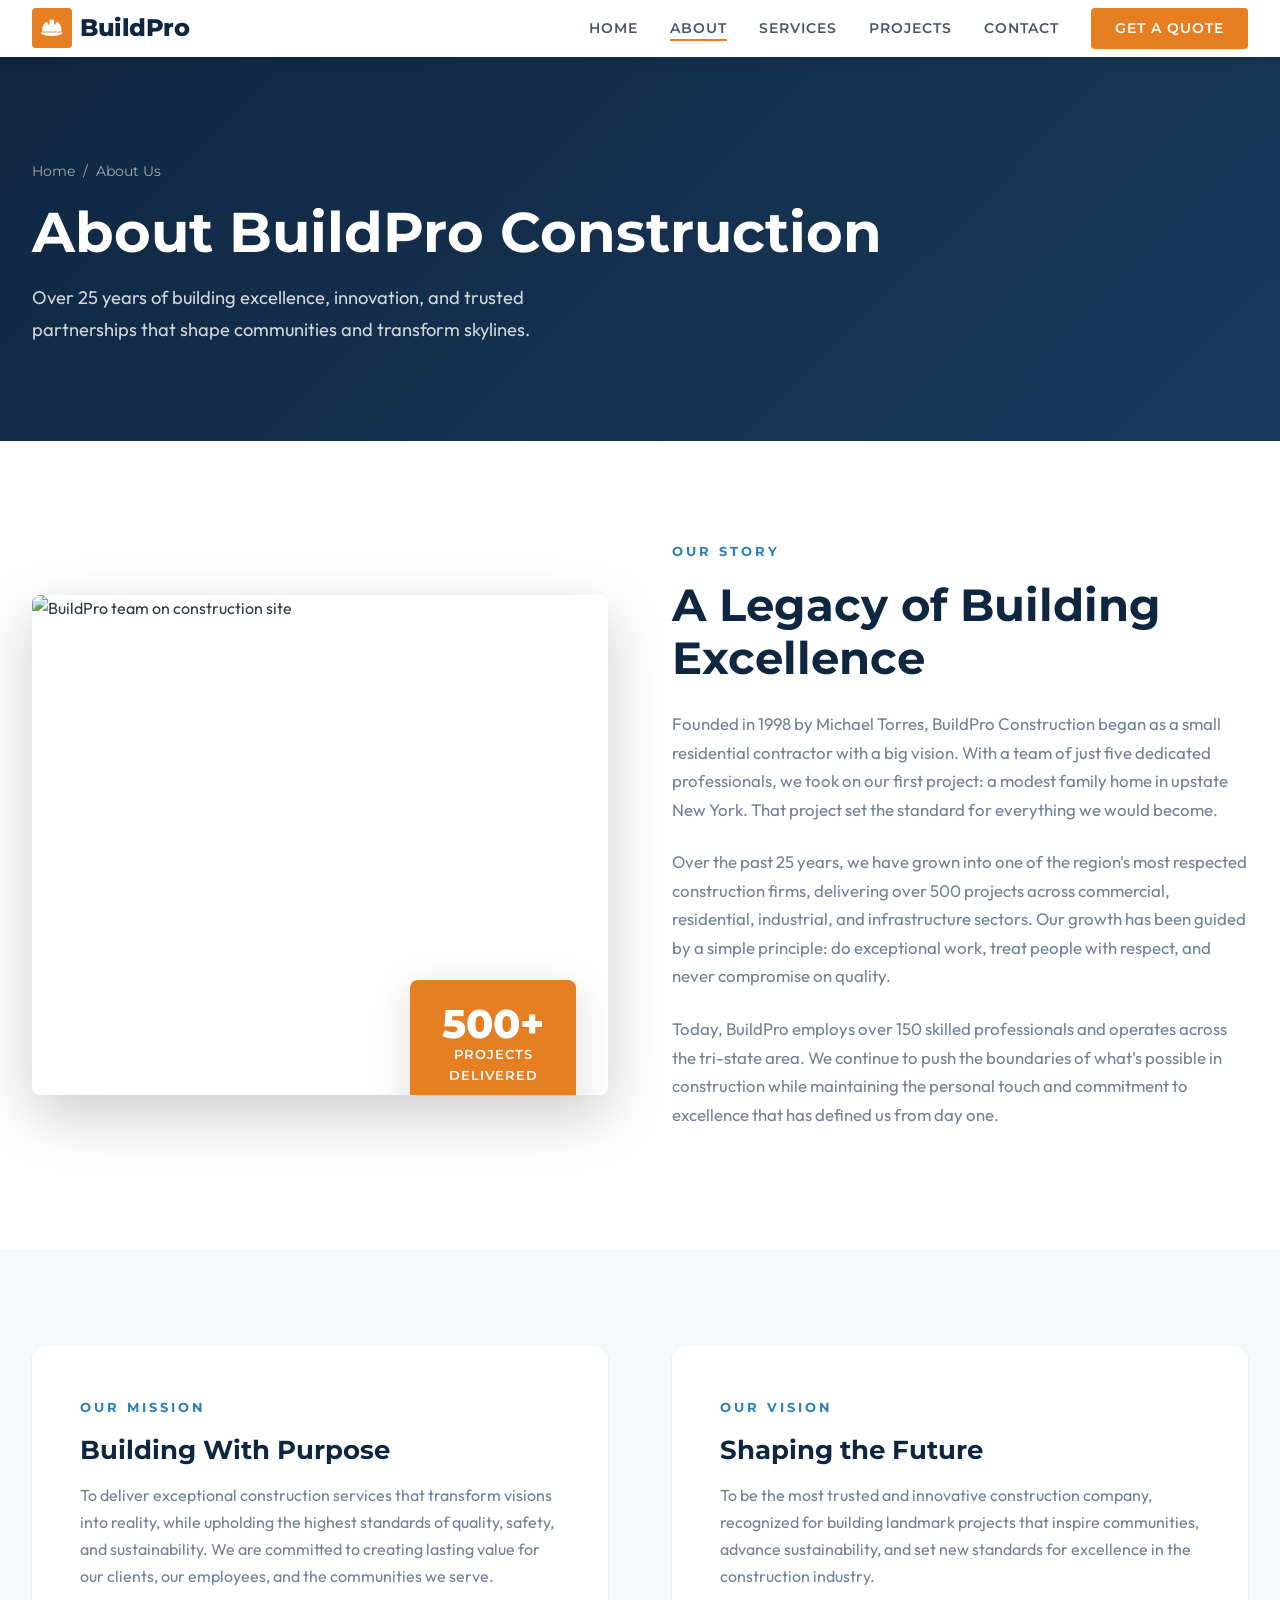
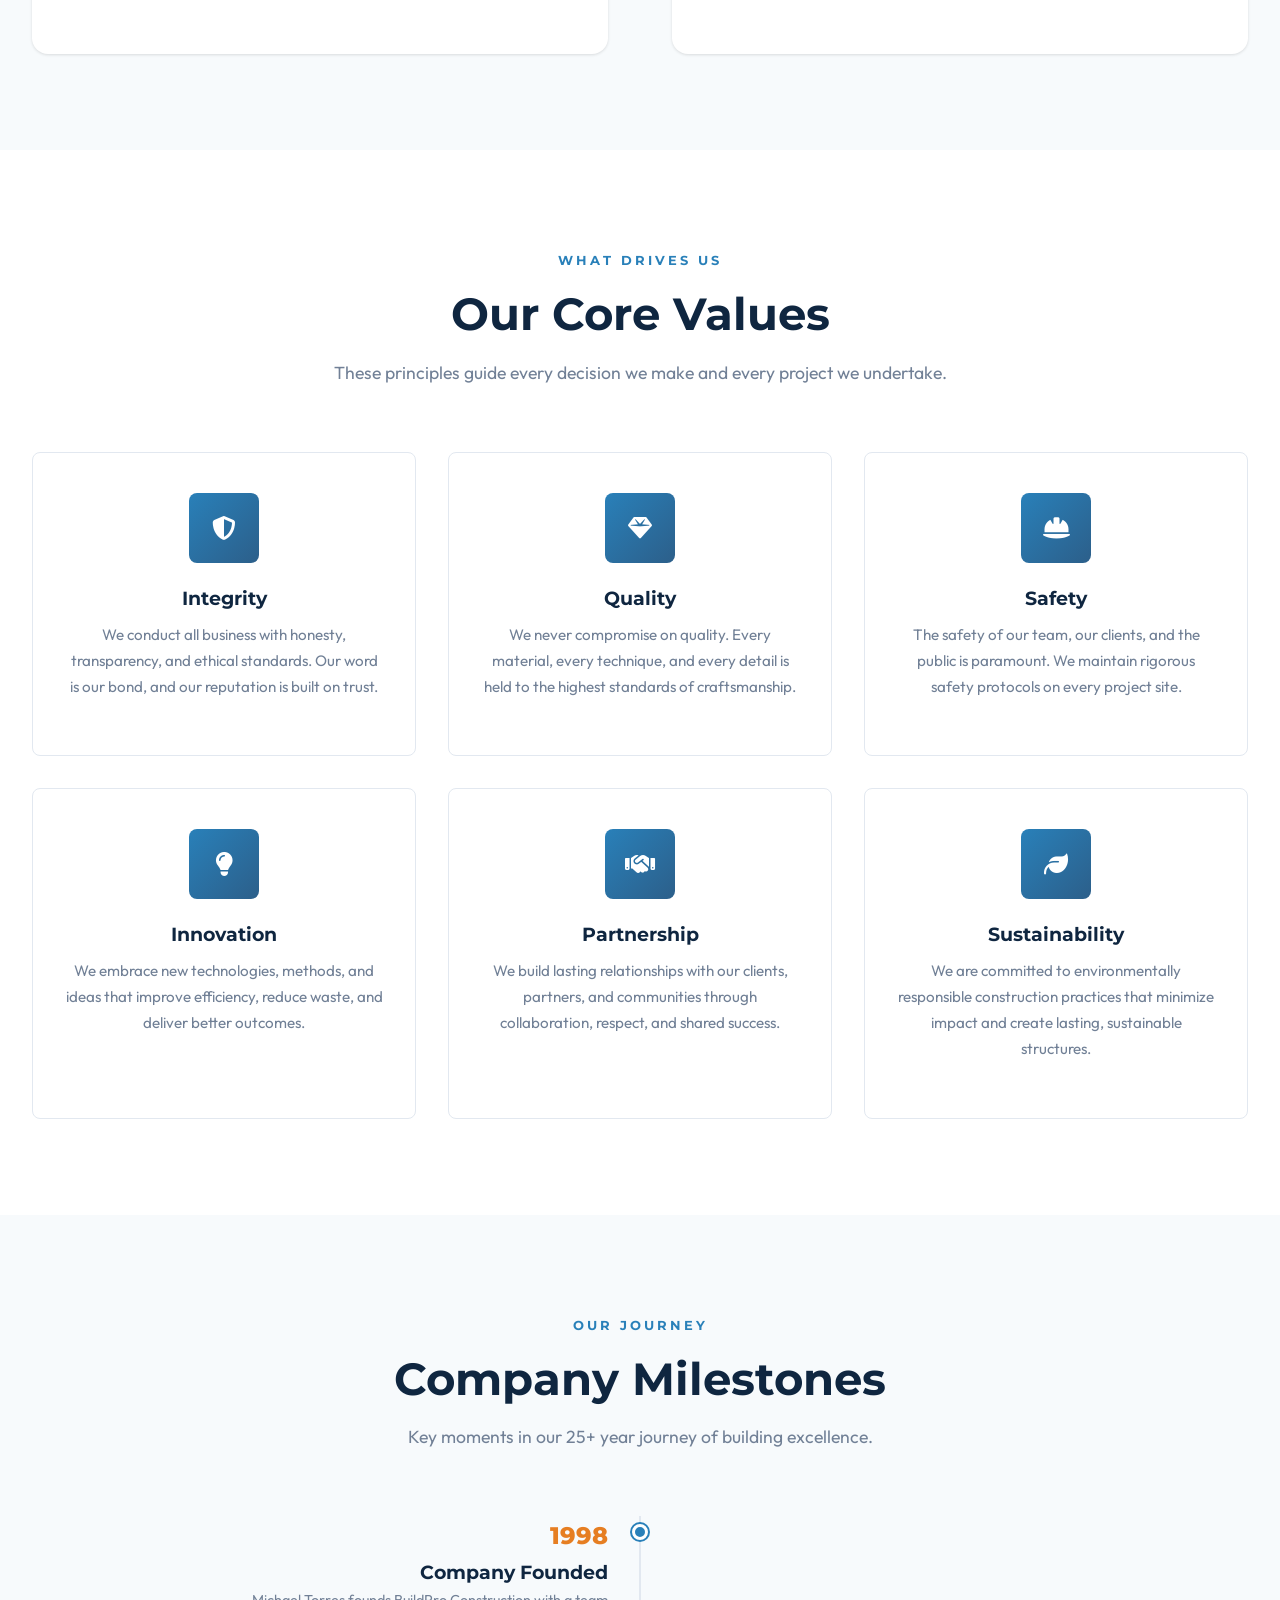
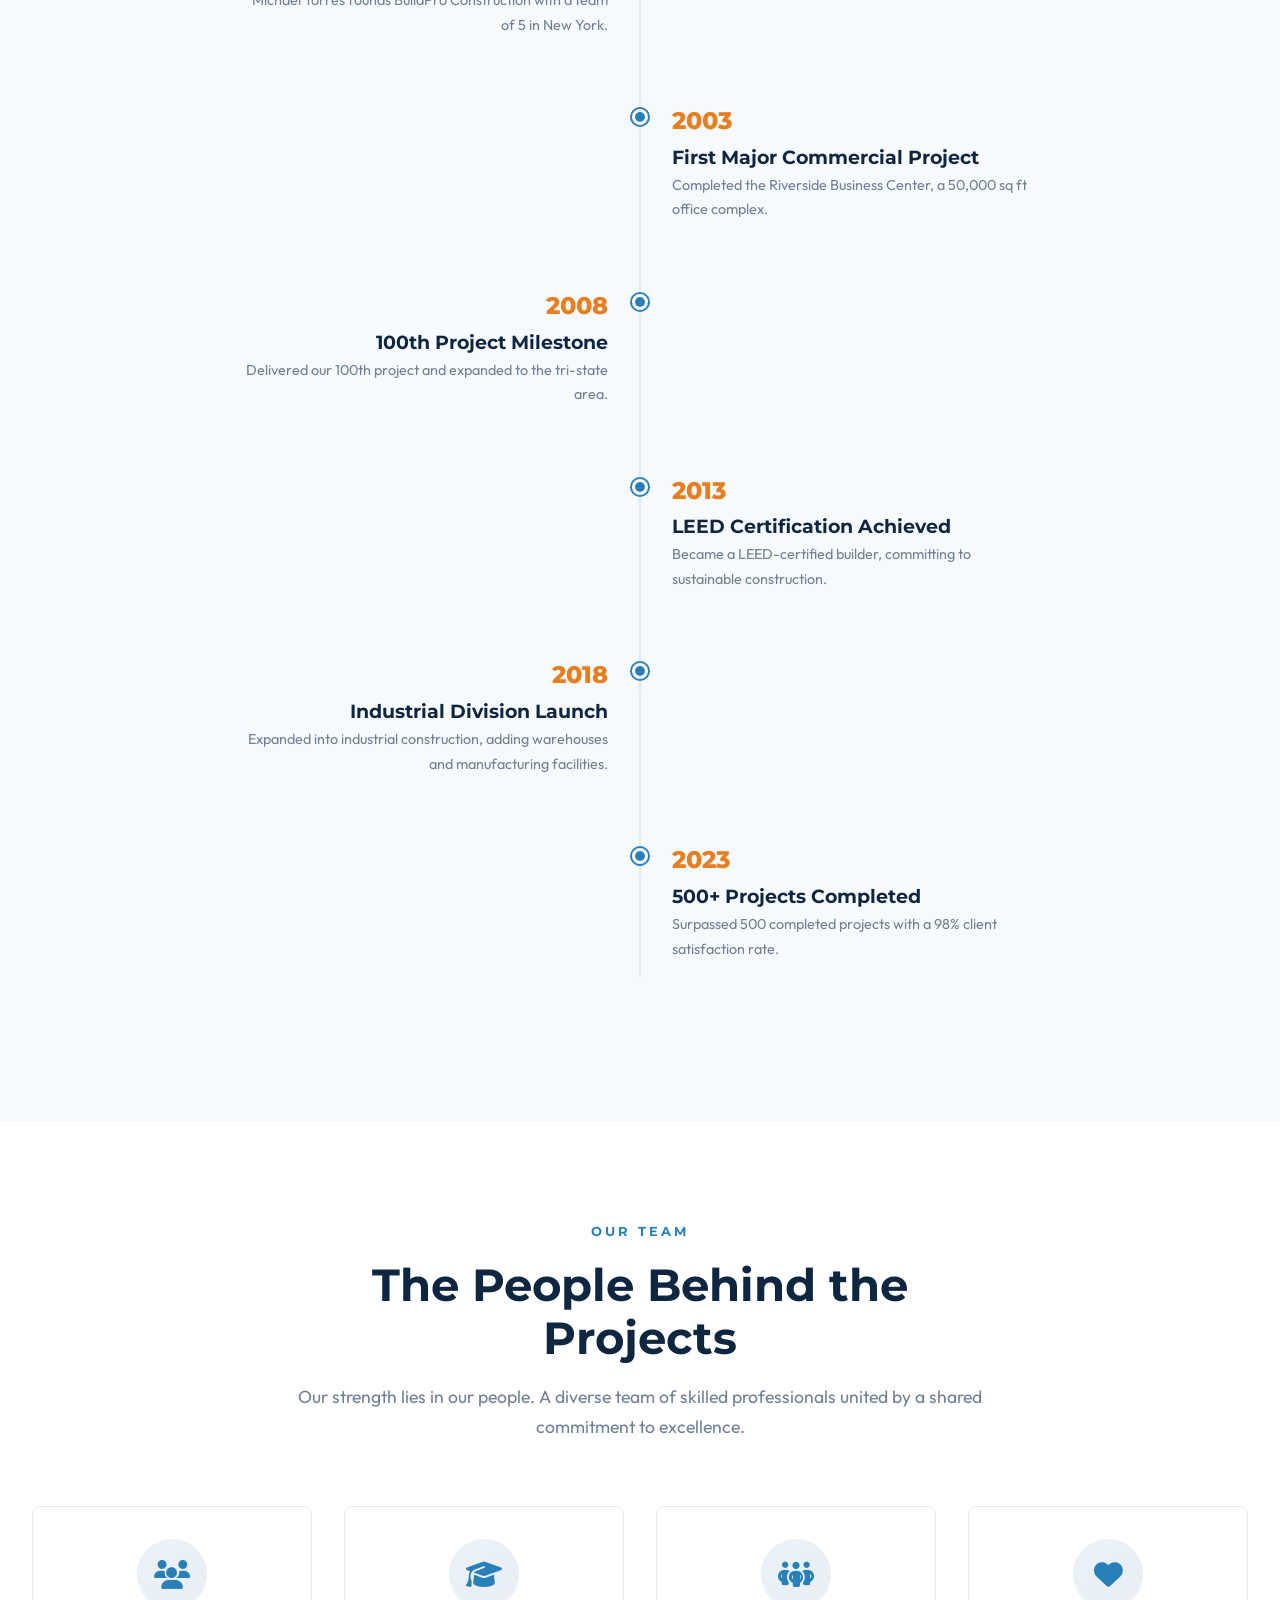
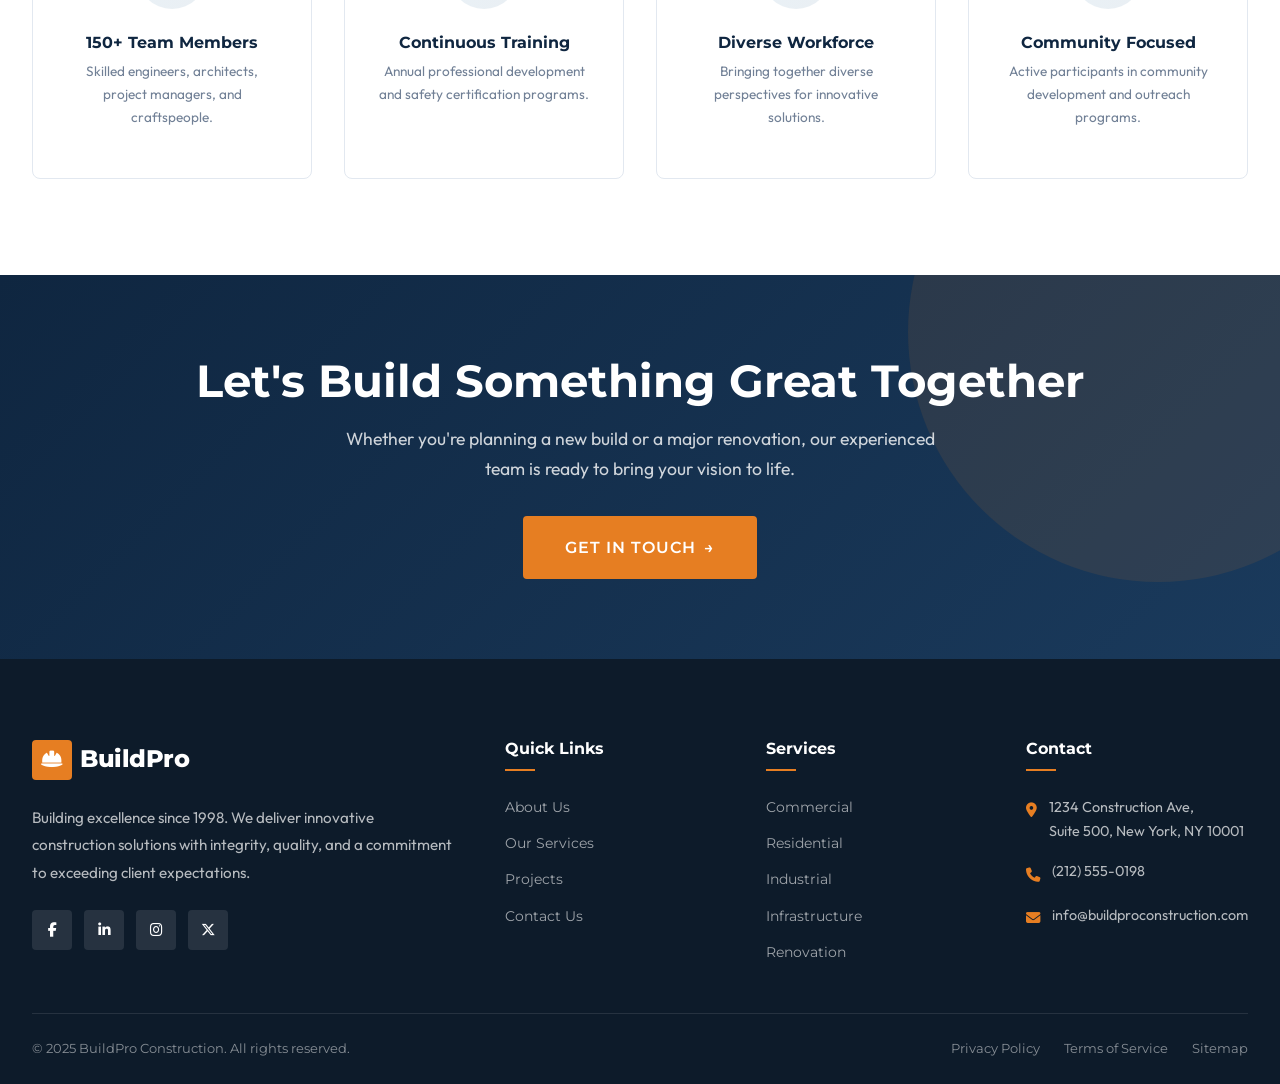
==== commit cb764958: "changes" ====
--- a/about.html
+++ b/about.html
@@ -11,7 +11,7 @@
     <link rel="preconnect" href="https://fonts.googleapis.com" />
     <link rel="preconnect" href="https://fonts.gstatic.com" crossorigin />
     <link
-      href="https://fonts.googleapis.com/css2?family=Montserrat:wght@400;600;700;800;900&family=Source+Sans+Pro:wght@300;400;600;700&display=swap"
+      href="https://fonts.googleapis.com/css2?family=Montserrat:wght@400;600;700;800;900&family=Outfit:wght@300;400;600;700&display=swap"
       rel="stylesheet"
     />
     <link
--- a/css/style.css
+++ b/css/style.css
@@ -17,7 +17,7 @@
     --gray-100: #f7fafc;
     --white: #ffffff;
     --font-heading: 'Montserrat', 'Segoe UI', sans-serif;
-    --font-body: 'Source Sans Pro', 'Helvetica Neue', 'Arial', sans-serif;
+    --font-body: 'Outfit', 'Helvetica Neue', 'Arial', sans-serif;
     --font-sans: 'Montserrat', 'Segoe UI', sans-serif;
     --shadow-sm: 0 1px 3px rgba(0,0,0,0.12);
     --shadow-md: 0 4px 12px rgba(0,0,0,0.1);
